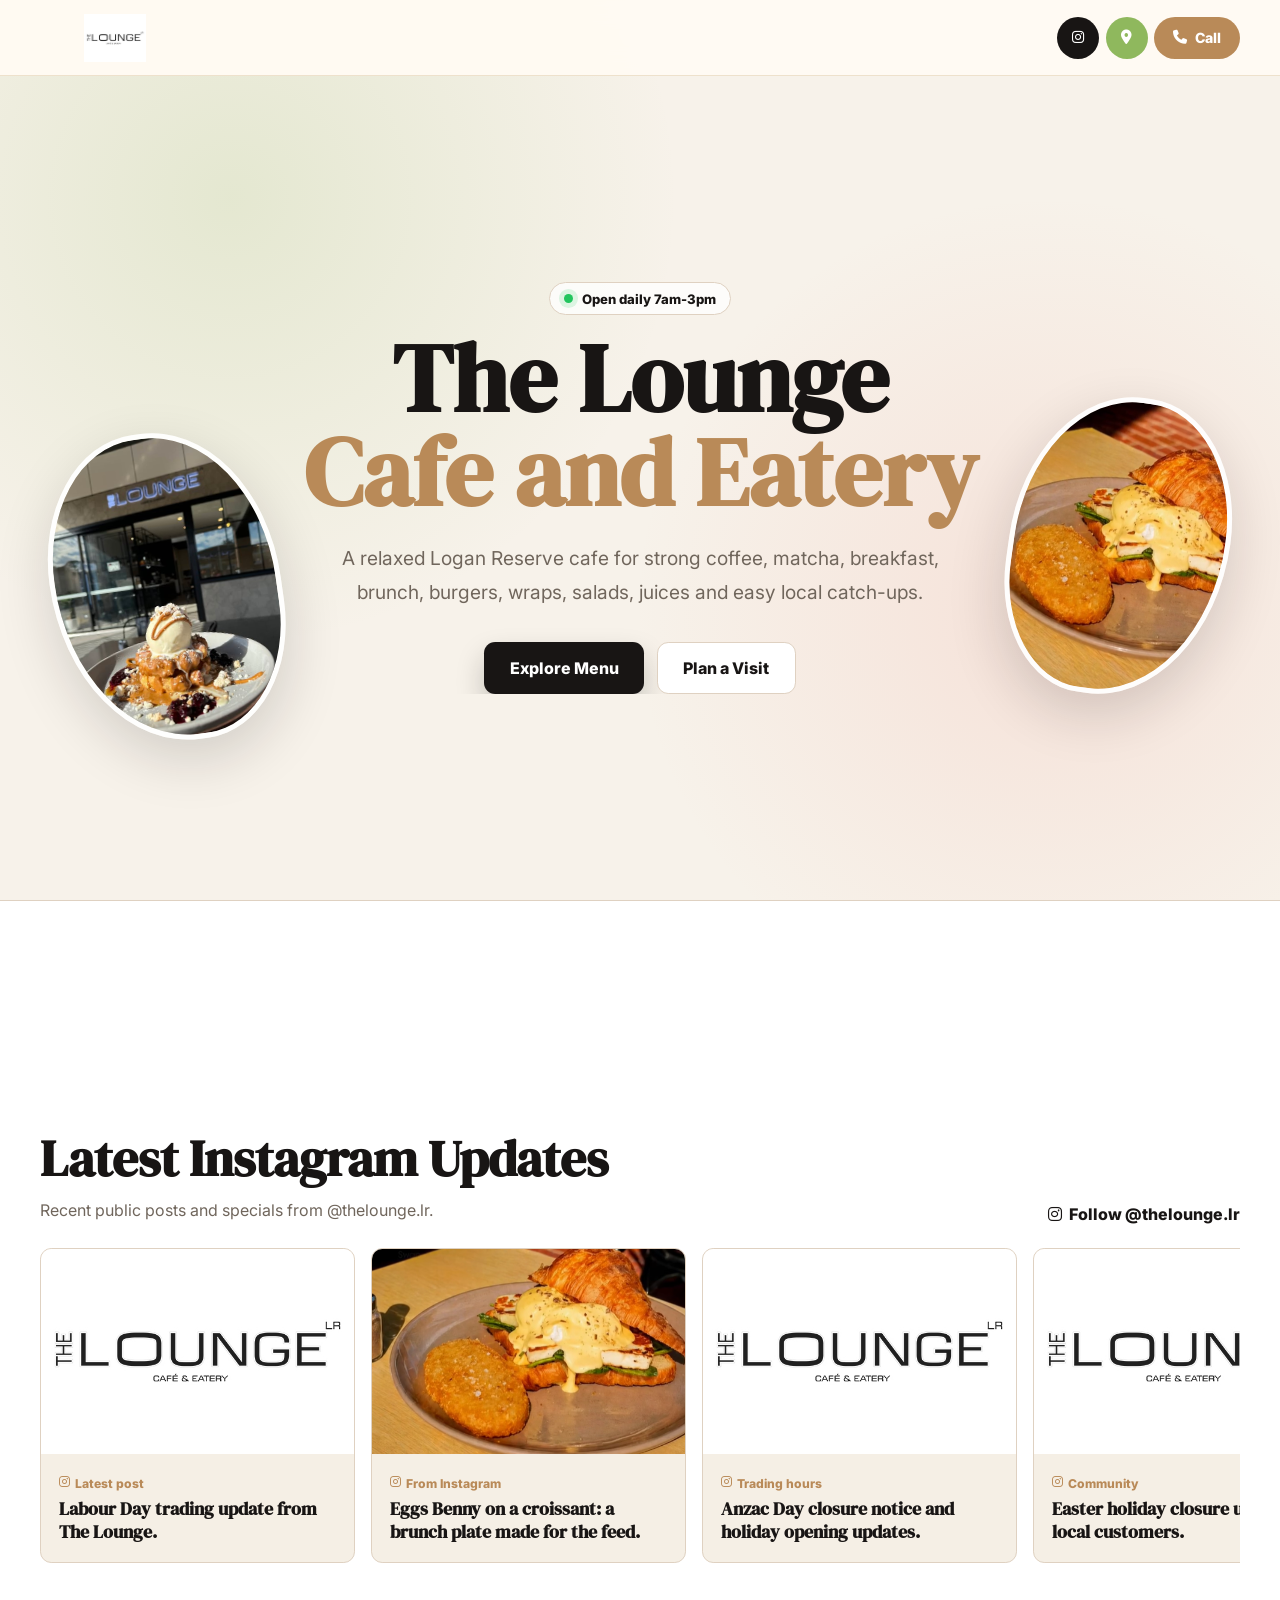
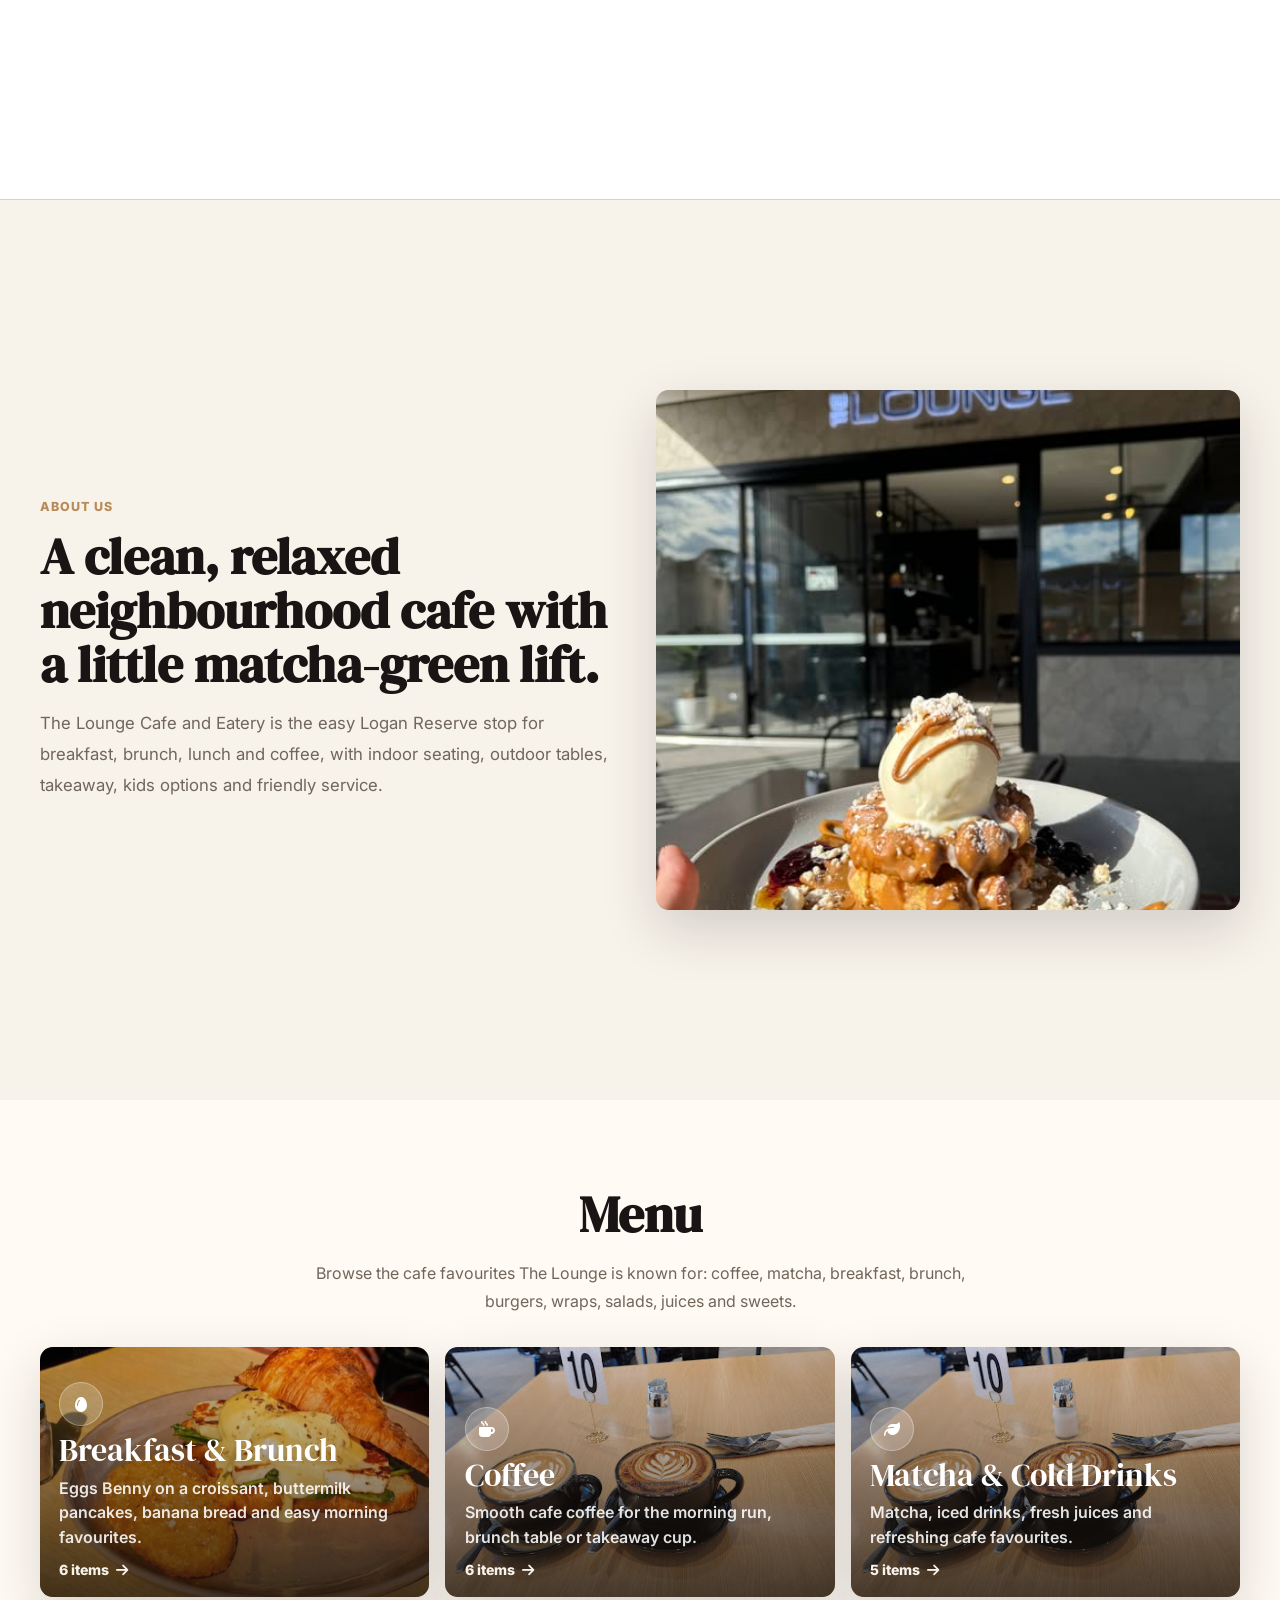
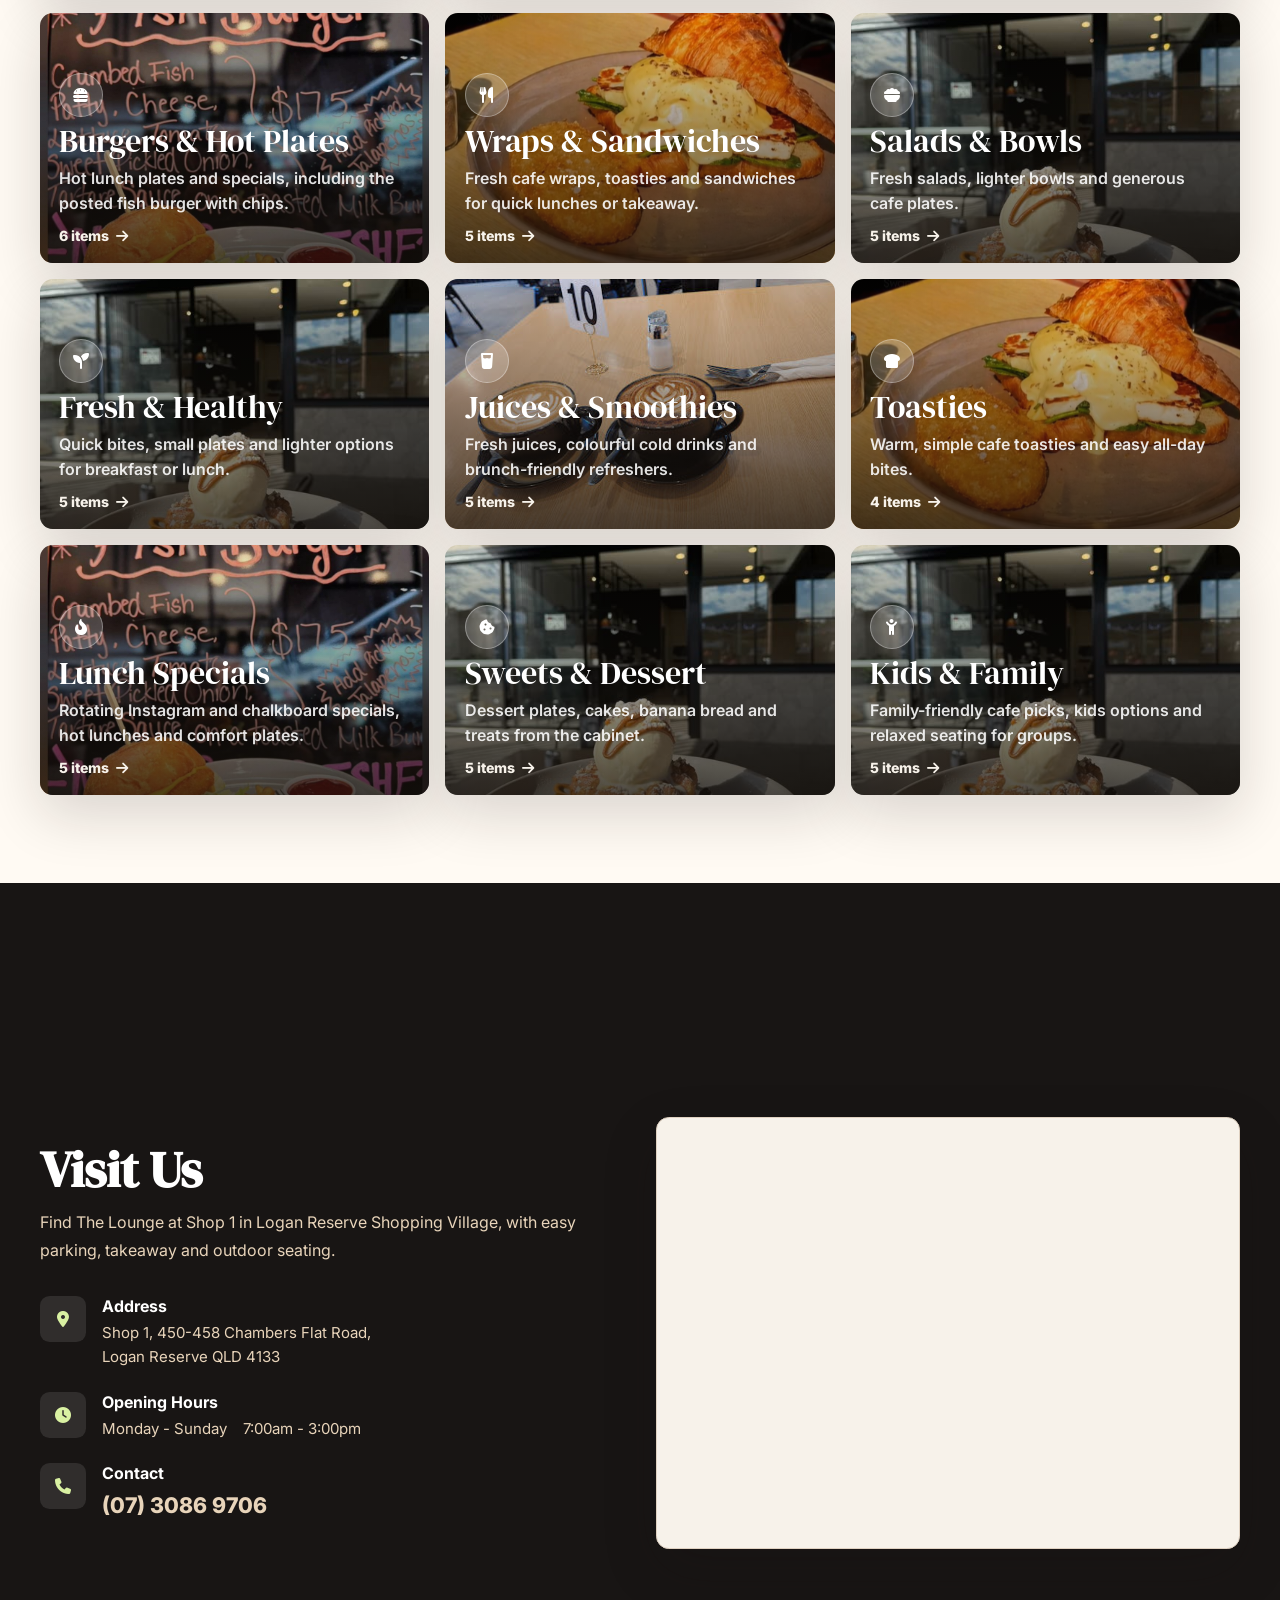
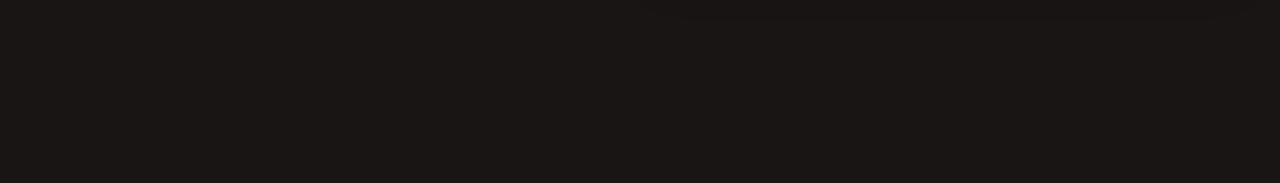
==== index.html @ 77085f82 "No language toggle, better images" ====
<!DOCTYPE html>
<html lang="en">
<head>
    <meta charset="UTF-8">
    <meta name="viewport" content="width=device-width, initial-scale=1.0, viewport-fit=cover">
    <title>The Lounge Cafe and Eatery | Logan Reserve Cafe</title>
    <meta name="description" content="The Lounge Cafe and Eatery in Logan Reserve serves coffee, matcha, breakfast, brunch, burgers, wraps, salads and fresh juices daily.">
    <link rel="icon" href="images/lounge-logo.jpg">
    <meta name="theme-color" content="#181514">
    <link rel="preconnect" href="https://fonts.googleapis.com">
    <link rel="preconnect" href="https://fonts.gstatic.com" crossorigin>
    <link href="https://fonts.googleapis.com/css2?family=DM+Serif+Display&family=Inter:wght@300;400;600;700;800&display=swap" rel="stylesheet">
    <link rel="stylesheet" href="https://cdnjs.cloudflare.com/ajax/libs/font-awesome/6.4.0/css/all.min.css">
    <link rel="stylesheet" href="styles.css">
</head>
<body data-page="home">
    <nav class="nav">
        <div class="nav-inner">
            <a href="#home" class="nav-logo" aria-label="Back home">
                <img src="images/lounge-logo.jpg" alt="The Lounge Cafe and Eatery logo" class="nav-logo-img nav-logo-img--wide">
            </a>
            <div class="nav-actions" aria-label="Contact and social links">
                <a href="https://www.instagram.com/thelounge.lr/" target="_blank" rel="noopener" class="nav-action nav-action--instagram" aria-label="Follow The Lounge on Instagram">
                    <i class="fa-brands fa-instagram"></i>
                </a>
                <a href="https://www.google.com/maps/dir/?api=1&destination=-27.70871050,153.09612310" target="_blank" rel="noopener" class="nav-action nav-action--maps" aria-label="Get directions to The Lounge Cafe and Eatery">
                    <i class="fa-solid fa-location-dot"></i>
                </a>
                <a href="tel:+61730869706" class="nav-action nav-action--phone" aria-label="Call The Lounge Cafe and Eatery">
                    <i class="fa-solid fa-phone"></i>
                    <span class="nav-action-label nav-action-label--phone">Call</span>
                </a>
            </div>
        </div>
    </nav>

    <main>
        <section id="home" class="section-snap hero">
            <div class="hero-img hero-img--left">
                <img src="images/lounge-dessert.jpg" alt="Dessert outside The Lounge Cafe and Eatery">
            </div>
            <div class="hero-img hero-img--right">
                <img src="images/lounge-croissant.png" alt="Eggs Benny on a croissant at The Lounge">
            </div>
            <div class="hero-content">
                <div class="hero-badge">
                    <span class="hero-badge-dot"></span>
                    <span>Open daily 7am-3pm</span>
                </div>
                <h1 class="hero-heading">
                    <span>The Lounge</span><br>
                    <span class="hero-heading-accent">Cafe and Eatery</span>
                </h1>
                <p class="hero-sub">A relaxed Logan Reserve cafe for strong coffee, matcha, breakfast, brunch, burgers, wraps, salads, juices and easy local catch-ups.</p>
                <div class="hero-actions">
                    <a href="#menu" class="btn btn-primary btn-lg">Explore Menu</a>
                    <a href="#location" class="btn btn-outline btn-lg">Plan a Visit</a>
                </div>
            </div>
        </section>

        <section id="updates" class="section-snap updates-section">
            <div class="container">
                <div class="section-header">
                    <div>
                        <h2 class="section-title">Latest Instagram Updates</h2>
                        <p class="section-sub">Recent public posts and specials from @thelounge.lr.</p>
                    </div>
                    <a href="https://www.instagram.com/thelounge.lr/" target="_blank" rel="noopener" class="fb-link">
                        <i class="fa-brands fa-instagram"></i> <span>Follow @thelounge.lr</span>
                    </a>
                </div>
                <div class="updates-scroll" id="updatesScroll">
                    <a class="update-card" href="https://www.instagram.com/thelounge.lr/reel/DX2wRN-Sh7F/" target="_blank" rel="noopener">
                        <div class="update-card-img"><img src="images/lounge-logo.jpg" alt="The Lounge Labour Day Instagram update"></div>
                        <div class="update-card-body">
                            <span class="update-date"><i class="fa-brands fa-instagram"></i> Latest post</span>
                            <h3 class="update-title">Labour Day trading update from The Lounge.</h3>
                        </div>
                    </a>
                    <a class="update-card" href="https://www.instagram.com/thelounge.lr/reel/DXsYYxzkh3I/" target="_blank" rel="noopener">
                        <div class="update-card-img"><img src="images/lounge-croissant.png" alt="Eggs Benny on a croissant Instagram update"></div>
                        <div class="update-card-body">
                            <span class="update-date"><i class="fa-brands fa-instagram"></i> From Instagram</span>
                            <h3 class="update-title">Eggs Benny on a croissant: a brunch plate made for the feed.</h3>
                        </div>
                    </a>
                    <a class="update-card" href="https://www.instagram.com/thelounge.lr/reel/DXawo8rER3G/" target="_blank" rel="noopener">
                        <div class="update-card-img"><img src="images/lounge-logo.jpg" alt="Anzac Day Instagram update"></div>
                        <div class="update-card-body">
                            <span class="update-date"><i class="fa-brands fa-instagram"></i> Trading hours</span>
                            <h3 class="update-title">Anzac Day closure notice and holiday opening updates.</h3>
                        </div>
                    </a>
                    <a class="update-card" href="https://www.instagram.com/thelounge.lr/reel/DWg2a-0kZxE/" target="_blank" rel="noopener">
                        <div class="update-card-img"><img src="images/lounge-logo.jpg" alt="Easter holiday Instagram update"></div>
                        <div class="update-card-body">
                            <span class="update-date"><i class="fa-brands fa-instagram"></i> Community</span>
                            <h3 class="update-title">Easter holiday closure update for local customers.</h3>
                        </div>
                    </a>
                    <a class="update-card" href="https://www.instagram.com/thelounge.lr/reel/DVs5BMNkegk/" target="_blank" rel="noopener">
                        <div class="update-card-img"><img src="images/lounge-coffees.jpeg" alt="Coffee Instagram update"></div>
                        <div class="update-card-body">
                            <span class="update-date"><i class="fa-brands fa-instagram"></i> Coffee</span>
                            <h3 class="update-title">Coffee, calm service and those slow local cafe mornings.</h3>
                        </div>
                    </a>
                    <a class="update-card" href="https://www.instagram.com/thelounge.lr/p/DVUUGoUk52V/" target="_blank" rel="noopener">
                        <div class="update-card-img"><img src="images/lounge-dessert.jpg" alt="Dessert at The Lounge"></div>
                        <div class="update-card-body">
                            <span class="update-date"><i class="fa-brands fa-instagram"></i> Sweets</span>
                            <h3 class="update-title">Dessert plates, cake cabinet moments and cafe treats.</h3>
                        </div>
                    </a>
                </div>
            </div>
        </section>

        <section id="about" class="section-snap about-section">
            <div class="container about-grid">
                <div class="about-copy">
                    <p class="eyebrow">About us</p>
                    <h2 class="section-title">A clean, relaxed neighbourhood cafe with a little matcha-green lift.</h2>
                    <p>The Lounge Cafe and Eatery is the easy Logan Reserve stop for breakfast, brunch, lunch and coffee, with indoor seating, outdoor tables, takeaway, kids options and friendly service.</p>
                </div>
                <div class="about-photo">
                    <img src="images/lounge-dessert.jpg" alt="Dessert outside The Lounge Cafe and Eatery">
                </div>
            </div>
        </section>

        <section id="menu" class="section-snap menu-section">
            <div class="container">
                <div class="section-title-center">
                    <h2 class="section-title">Menu</h2>
                    <p class="section-lead">Browse the cafe favourites The Lounge is known for: coffee, matcha, breakfast, brunch, burgers, wraps, salads, juices and sweets.</p>
                </div>
                <div class="category-grid" id="categoryGrid"></div>
            </div>
        </section>

        <section id="location" class="section-snap location-section">
            <div class="container">
                <div class="location-grid">
                    <div class="location-info">
                        <h2 class="section-title section-title--light">Visit Us</h2>
                        <p class="location-intro">Find The Lounge at Shop 1 in Logan Reserve Shopping Village, with easy parking, takeaway and outdoor seating.</p>
                        <div class="location-details">
                            <div class="location-item">
                                <div class="location-icon"><i class="fa-solid fa-location-dot"></i></div>
                                <div>
                                    <h4>Address</h4>
                                    <a href="https://www.google.com/maps/dir/?api=1&destination=-27.70871050,153.09612310" target="_blank" rel="noopener">Shop 1, 450-458 Chambers Flat Road,<br>Logan Reserve QLD 4133</a>
                                </div>
                            </div>
                            <div class="location-item">
                                <div class="location-icon"><i class="fa-solid fa-clock"></i></div>
                                <div>
                                    <h4>Opening Hours</h4>
                                    <div class="hours">
                                        <span>Monday - Sunday</span><span>7:00am - 3:00pm</span>
                                    </div>
                                </div>
                            </div>
                            <div class="location-item">
                                <div class="location-icon"><i class="fa-solid fa-phone"></i></div>
                                <div>
                                    <h4>Contact</h4>
                                    <a href="tel:+61730869706" class="location-phone">(07) 3086 9706</a>
                                </div>
                            </div>
                        </div>
                    </div>
                    <div class="location-map embed-frame">
                        <iframe title="Google map for The Lounge Cafe and Eatery" src="https://www.google.com/maps?q=Shop%201%20450-458%20Chambers%20Flat%20Road%20Logan%20Reserve%20QLD%204133&output=embed" loading="lazy" referrerpolicy="no-referrer-when-downgrade"></iframe>
                    </div>
                </div>
            </div>
        </section>
    </main>

    <div class="lightbox" id="lightbox">
        <button class="lightbox-close" type="button" aria-label="Close image">&times;</button>
        <img id="lightbox-img" src="" alt="">
    </div>

    <script src="menu-data.js"></script>
    <script src="site.js"></script>
</body>
</html>
---- styles.css ----
:root {
    --cream: #f7f2ea;
    --paper: #fffaf3;
    --white: #ffffff;
    --gold: #b98a58;
    --gold-dark: #181514;
    --green: #8fb85d;
    --coral: #ee8b7d;
    --ink: #191715;
    --muted: #70665c;
    --line: #dfd1c1;
    --shadow: 0 20px 55px rgba(24, 21, 20, 0.16);
    --nav-h: 76px;
}

*, *::before, *::after { box-sizing: border-box; margin: 0; padding: 0; }

html {
    scroll-behavior: smooth;
    overflow-x: hidden;
    background: var(--gold-dark);
    max-width: 100%;
    background-color: var(--gold-dark);
}

body {
    min-height: 100%;
    width: 100%;
    overflow-x: hidden;
    background: var(--paper);
    color: var(--ink);
    font-family: "Inter", sans-serif;
    -webkit-font-smoothing: antialiased;
    max-width: 100%;
    background-color: var(--gold-dark);
}

img { display: block; max-width: 100%; height: auto; }
a { color: inherit; text-decoration: none; }
button, input, select, textarea { font: inherit; }

.container {
    width: calc(100% - 2.5rem);
    max-width: 1200px;
    margin-inline: auto;
}

.section-snap {
    min-height: 100svh;
    display: flex;
    align-items: center;
    scroll-margin-top: var(--nav-h);
}

.section-title {
    font-family: "DM Serif Display", serif;
    font-size: clamp(2rem, 4vw, 3.2rem);
    line-height: 1.05;
    color: var(--gold-dark);
    letter-spacing: 0;
}

.section-title--light { color: var(--white); }

.section-sub, .section-lead {
    color: var(--muted);
    line-height: 1.75;
    max-width: 680px;
    margin-top: 0.65rem;
}

.section-title-center {
    text-align: center;
    display: grid;
    justify-items: center;
    gap: 0.45rem;
    margin-bottom: 2rem;
}

.eyebrow {
    color: var(--gold);
    font-size: 0.78rem;
    font-weight: 800;
    letter-spacing: 0.08em;
    text-transform: uppercase;
}

.btn {
    display: inline-flex;
    align-items: center;
    justify-content: center;
    gap: 0.5rem;
    min-height: 44px;
    padding: 0.78rem 1.2rem;
    border: 0;
    border-radius: 0.7rem;
    cursor: pointer;
    font-weight: 800;
    transition: transform 0.15s, box-shadow 0.2s, background 0.2s;
}

.btn:hover { transform: translateY(-1px); }
.btn-lg { min-height: 52px; padding-inline: 1.6rem; }
.btn-primary { color: var(--white); background: var(--gold-dark); box-shadow: 0 14px 28px rgba(24, 21, 20, 0.22); }
.btn-primary:hover { background: #312a25; }
.btn-outline { color: var(--gold-dark); background: var(--white); border: 1px solid var(--line); }
.btn-outline:hover { box-shadow: 0 10px 24px rgba(69, 26, 3, 0.12); }

.nav {
    position: fixed;
    inset: 0 0 auto;
    z-index: 100;
    height: var(--nav-h);
    background: rgba(255, 250, 243, 0.96);
    backdrop-filter: blur(12px);
    border-bottom: 1px solid rgba(234, 219, 195, 0.8);
}

.nav-inner {
    width: calc(100% - 1.4rem);
    max-width: 1200px;
    height: 100%;
    margin-inline: auto;
    display: flex;
    align-items: center;
    gap: 1rem;
}

.nav-logo {
    display: inline-flex;
    align-items: center;
    gap: 0.55rem;
    min-width: 0;
    color: var(--gold-dark);
    font-family: "DM Serif Display", serif;
    font-size: 1.25rem;
    white-space: nowrap;
}

.nav-logo strong { color: var(--gold); font-weight: 400; }
.nav-logo-img { width: 40px; height: 40px; object-fit: contain; }
.nav-logo-img--wide { width: 150px; height: 48px; object-fit: contain; }

.nav-actions {
    display: flex;
    align-items: center;
    justify-content: flex-end;
    margin-left: auto;
    gap: 0.4rem;
}

.nav-action {
    display: inline-flex;
    align-items: center;
    justify-content: center;
    min-width: 42px;
    height: 42px;
    border-radius: 999px;
    border: 0;
    color: var(--white);
    cursor: pointer;
}

.nav-action {
    --action-color: var(--gold);
    background: var(--action-color);
    padding: 0 0.7rem;
    font-size: 0.88rem;
    font-weight: 800;
}

.nav-action--instagram { --action-color: #181514; }
.nav-action--maps { --action-color: var(--green); }
.nav-action--phone { --action-color: var(--gold); gap: 0.45rem; min-width: 86px; }

.hero {
    position: relative;
    min-height: 100svh;
    padding-top: var(--nav-h);
    text-align: center;
    background:
        radial-gradient(circle at 18% 22%, rgba(143, 184, 93, 0.18), transparent 28rem),
        radial-gradient(circle at 82% 68%, rgba(238, 139, 125, 0.16), transparent 26rem),
        var(--cream);
    overflow: hidden;
}

.hero-img {
    position: absolute;
    display: block;
    overflow: hidden;
    border: 5px solid rgba(255,255,255,0.92);
    box-shadow: var(--shadow);
    pointer-events: none;
    z-index: 1;
}

.hero-img img { width: 100%; height: 100%; object-fit: cover; }
.hero-img--left { left: -1.7rem; top: 15%; width: 118px; height: 158px; border-radius: 46% 54% 42% 58%; transform: rotate(-8deg); }
.hero-img--right { right: -1.8rem; bottom: 8%; width: 112px; height: 150px; border-radius: 54% 46% 58% 42%; transform: rotate(8deg); }

.hero-content {
    position: relative;
    z-index: 2;
    width: calc(100% - 2.5rem);
    max-width: 740px;
    margin-inline: auto;
    overflow: hidden;
}

.hero-badge {
    display: inline-flex;
    align-items: center;
    gap: 0.55rem;
    margin-bottom: 1.1rem;
    padding: 0.45rem 0.9rem;
    border-radius: 999px;
    background: rgba(255, 255, 255, 0.78);
    color: var(--gold-dark);
    border: 1px solid var(--line);
    font-weight: 800;
    font-size: 0.82rem;
}

.hero-badge-dot {
    width: 9px;
    height: 9px;
    border-radius: 999px;
    background: #22c55e;
    box-shadow: 0 0 0 5px rgba(34, 197, 94, 0.15);
}

.hero-heading {
    font-family: "DM Serif Display", serif;
    font-size: clamp(3.1rem, 8vw, 6rem);
    line-height: 0.98;
    color: var(--gold-dark);
}

.hero-heading-accent { color: var(--gold); }

.hero-sub {
    margin: 1.25rem auto 0;
    color: var(--muted);
    font-size: clamp(1rem, 2vw, 1.2rem);
    line-height: 1.8;
    max-width: 640px;
    overflow-wrap: break-word;
}

.hero-actions {
    display: flex;
    justify-content: center;
    flex-wrap: wrap;
    gap: 0.8rem;
    margin-top: 2rem;
}

.updates-section {
    background: var(--white);
    padding: 5rem 0;
    border-block: 1px solid var(--line);
}

.section-header {
    display: flex;
    align-items: flex-end;
    justify-content: space-between;
    gap: 1rem;
    margin-bottom: 1.5rem;
}

.fb-link {
    display: inline-flex;
    align-items: center;
    gap: 0.45rem;
    color: var(--gold-dark);
    font-weight: 800;
    white-space: nowrap;
}

.updates-scroll {
    display: flex;
    gap: 1rem;
    overflow-x: auto;
    overflow-y: hidden;
    padding-bottom: 0.3rem;
    scroll-snap-type: x proximity;
    scrollbar-width: none;
    overscroll-behavior: contain;
    touch-action: pan-x;
}

.updates-scroll::-webkit-scrollbar { display: none; }

.update-card {
    flex: 0 0 min(315px, calc(100vw - 2.5rem));
    overflow: hidden;
    background: #f5efe5;
    border: 1px solid var(--line);
    border-radius: 0.7rem;
    scroll-snap-align: start;
}

.update-card-img { height: 205px; background: var(--line); cursor: pointer; }
.update-card-img img, .update-card-img video { width: 100%; height: 100%; object-fit: cover; }
.update-card-body { padding: 1rem 1.1rem 1.2rem; }
.update-date { display: inline-flex; gap: 0.35rem; color: var(--gold); font-size: 0.76rem; font-weight: 800; margin-bottom: 0.45rem; }
.update-title { color: var(--gold-dark); font-family: "DM Serif Display", serif; font-size: 1.12rem; line-height: 1.25; }

.menu-section {
    background: var(--paper);
    padding: 5.5rem 0;
}

.category-grid {
    display: grid;
    grid-template-columns: 1fr;
    gap: 1rem;
}

.category-card {
    position: relative;
    min-height: 250px;
    overflow: hidden;
    border-radius: 0.8rem;
    background-image: var(--card-image);
    background-size: cover;
    background-position: center;
    box-shadow: var(--shadow);
    isolation: isolate;
    transition: transform 0.18s, box-shadow 0.2s;
}

.category-card:hover {
    transform: translateY(-3px);
    box-shadow: 0 26px 65px rgba(24, 21, 20, 0.22);
}

.category-card-shade {
    position: absolute;
    inset: 0;
    z-index: -1;
    background: linear-gradient(180deg, rgba(23, 18, 13, 0.08), rgba(23, 18, 13, 0.76));
}

.category-card-content {
    min-height: inherit;
    display: flex;
    flex-direction: column;
    justify-content: flex-end;
    gap: 0.5rem;
    padding: 1.2rem;
    color: var(--white);
}

.category-card-icon {
    width: 44px;
    height: 44px;
    display: inline-flex;
    align-items: center;
    justify-content: center;
    border-radius: 999px;
    background: rgba(255,255,255,0.2);
    border: 1px solid rgba(255,255,255,0.32);
}

.category-card-title {
    font-family: "DM Serif Display", serif;
    font-size: 2rem;
    line-height: 1.05;
}

.category-card-copy {
    max-width: 34rem;
    color: rgba(255,255,255,0.88);
    line-height: 1.55;
    font-weight: 600;
}

.category-card-meta {
    display: inline-flex;
    align-items: center;
    gap: 0.45rem;
    width: fit-content;
    margin-top: 0.2rem;
    color: var(--cream);
    font-weight: 800;
    font-size: 0.88rem;
}

.about-section {
    background: var(--cream);
    padding: 5.5rem 0;
}

.about-grid {
    display: grid;
    gap: 2rem;
    align-items: center;
}

.about-copy {
    display: grid;
    gap: 1rem;
}

.about-copy p:not(.eyebrow) {
    color: var(--muted);
    line-height: 1.85;
    font-size: 1.05rem;
}

.about-photo {
    overflow: hidden;
    border-radius: 0.8rem;
    box-shadow: var(--shadow);
    background: var(--line);
}

.about-photo img {
    width: 100%;
    height: min(60svh, 520px);
    object-fit: cover;
    cursor: pointer;
}

.embed-frame {
    overflow: hidden;
    border-radius: 0.8rem;
    border: 1px solid var(--line);
    box-shadow: var(--shadow);
    background: var(--cream);
}

.embed-frame iframe {
    display: block;
    width: 100%;
    min-height: 390px;
    border: 0;
}

.location-section {
    background: var(--gold-dark);
    color: var(--white);
    padding: 6rem 0;
}

.location-grid {
    display: grid;
    gap: 2rem;
    align-items: center;
}

.location-intro {
    color: #e8d4ba;
    margin-top: 0.7rem;
    line-height: 1.75;
}

.location-details {
    display: grid;
    gap: 1.35rem;
    margin-top: 2rem;
}

.location-item {
    display: flex;
    align-items: flex-start;
    gap: 1rem;
}

.location-icon {
    width: 46px;
    height: 46px;
    display: inline-flex;
    align-items: center;
    justify-content: center;
    flex: 0 0 auto;
    border-radius: 0.6rem;
    background: rgba(255,255,255,0.1);
    color: #d9f1a2;
}

.location-item h4 { margin-bottom: 0.32rem; }
.location-item a, .hours { color: #e8d4ba; line-height: 1.65; font-size: 0.94rem; }
.location-phone { font-size: 1.35rem !important; font-weight: 800; }
.hours { display: grid; grid-template-columns: auto auto; gap: 0.25rem 1rem; }
.location-map iframe { min-height: 430px; }

.lightbox {
    position: fixed;
    inset: 0;
    z-index: 999;
    display: none;
    align-items: center;
    justify-content: center;
    padding: 1rem;
    background: rgba(0,0,0,0.86);
    cursor: pointer;
}

.lightbox.open { display: flex; }
.lightbox img { max-width: 100%; max-height: 90svh; border-radius: 0.7rem; object-fit: contain; }
.lightbox-close {
    position: absolute;
    top: 1rem;
    right: 1.2rem;
    color: var(--white);
    background: transparent;
    border: 0;
    font-size: 2rem;
    cursor: pointer;
}

.subpage {
    padding-top: var(--nav-h);
    background: var(--paper);
}

.category-hero {
    position: relative;
    min-height: 58svh;
    display: flex;
    align-items: flex-end;
    color: var(--white);
    background-image: linear-gradient(180deg, rgba(23,18,13,0.1), rgba(23,18,13,0.82)), var(--hero-image);
    background-size: cover;
    background-position: center;
}

.category-hero-content {
    width: calc(100% - 2.5rem);
    max-width: 1100px;
    margin: 0 auto;
    padding: 5rem 0 3rem;
}

.back-link {
    display: inline-flex;
    align-items: center;
    gap: 0.45rem;
    width: fit-content;
    min-height: 42px;
    padding: 0.5rem 0.82rem;
    border-radius: 999px;
    background: rgba(255,255,255,0.14);
    color: var(--white);
    border: 1px solid rgba(255,255,255,0.28);
    font-weight: 800;
    margin-bottom: 1.2rem;
}

.category-hero h1 {
    font-family: "DM Serif Display", serif;
    font-size: clamp(3rem, 7vw, 5.6rem);
    line-height: 0.98;
}

.category-hero p {
    max-width: 680px;
    margin-top: 1rem;
    color: rgba(255,255,255,0.9);
    font-size: 1.12rem;
    line-height: 1.7;
}

.category-meta {
    display: flex;
    align-items: center;
    flex-wrap: wrap;
    gap: 0.8rem;
    margin-top: 1.4rem;
}

.category-count {
    display: inline-flex;
    align-items: center;
    min-height: 44px;
    padding: 0.5rem 0.9rem;
    border-radius: 0.65rem;
    color: var(--gold-dark);
    background: var(--cream);
    font-weight: 800;
}

.listing-section {
    padding: 4rem 0 5rem;
}

.listing-grid {
    display: grid;
    grid-template-columns: 1fr;
    gap: 0.8rem;
}

.listing-item {
    display: flex;
    align-items: center;
    justify-content: space-between;
    gap: 1rem;
    padding: 1rem 1.1rem;
    border: 1px solid var(--line);
    border-radius: 0.65rem;
    background: var(--white);
}

.listing-item h3 {
    font-size: 1rem;
    line-height: 1.35;
}

.listing-item strong {
    color: var(--gold);
    white-space: nowrap;
}

.order-page {
    min-height: 100svh;
    padding: calc(var(--nav-h) + 3rem) 0 4rem;
    background: linear-gradient(135deg, var(--cream), var(--paper));
}

.order-layout {
    display: grid;
    gap: 2rem;
    align-items: start;
}

.order-copy {
    display: grid;
    gap: 1rem;
}

.order-card {
    background: var(--white);
    border: 1px solid var(--line);
    border-radius: 0.8rem;
    box-shadow: var(--shadow);
    padding: 1.25rem;
}

.order-form {
    display: grid;
    gap: 1rem;
}

.form-grid {
    display: grid;
    grid-template-columns: 1fr;
    gap: 1rem;
}

.form-field {
    display: grid;
    gap: 0.4rem;
}

.form-field label {
    color: var(--gold-dark);
    font-weight: 800;
    font-size: 0.9rem;
}

.form-field input, .form-field select, .form-field textarea {
    width: 100%;
    border: 1px solid var(--line);
    border-radius: 0.6rem;
    min-height: 46px;
    padding: 0.75rem 0.82rem;
    background: var(--paper);
    color: var(--ink);
}

.form-field textarea { min-height: 120px; resize: vertical; }
.form-field--full { grid-column: 1 / -1; }

.order-message {
    padding: 0.85rem 1rem;
    border-radius: 0.65rem;
    background: #eef7e5;
    color: #355b24;
    font-weight: 800;
    line-height: 1.5;
}

@media (min-width: 720px) {
    .category-grid { grid-template-columns: repeat(2, 1fr); }
    .form-grid { grid-template-columns: repeat(2, 1fr); }
    .listing-grid { grid-template-columns: repeat(2, 1fr); }
}

@media (min-width: 940px) {
    .hero-img--left { left: 4%; top: 48%; width: 230px; height: 310px; }
    .hero-img--right { right: 4%; top: 44%; bottom: auto; width: 220px; height: 300px; }
    .category-grid { grid-template-columns: repeat(3, 1fr); }
    .about-grid, .location-grid, .order-layout { grid-template-columns: 1fr 1fr; }
}

@media (max-width: 820px) {
    :root { --nav-h: 72px; }
    .nav-inner { gap: 0.45rem; }
    .nav-logo span { display: none; }
    .nav-actions { gap: 0.32rem; }
    .nav-action { min-width: 38px; height: 38px; padding-inline: 0.55rem; }
    .nav-action--phone { min-width: 38px; }
    .nav-action-label--phone { display: none; }
    .container, .hero-content, .category-hero-content { width: calc(100% - 1.5rem); }
    .section-header { align-items: flex-start; flex-direction: column; }
    .hours { grid-template-columns: 1fr; }
}

@media (max-width: 620px) {
    .nav { overflow: hidden; }
    .nav-inner {
        position: relative;
        width: 100%;
        max-width: none;
        padding-inline: 0.7rem;
    }
    .nav-actions {
        display: none;
    }
    .nav-logo-img { width: 42px; height: 42px; }
    .nav-logo-img--wide { width: 118px; height: 40px; }
    .nav-action--maps { display: none; }
    .nav-action--instagram { display: none; }
    .nav-actions { gap: 0.2rem; }
    .hero-img--right { display: none; }
    .hero-img--left { left: -0.8rem; top: 17%; width: 92px; height: 128px; }
    .hero-content {
        width: calc(100vw - 1.5rem);
        max-width: 340px;
    }
    .hero-heading { font-size: 2.28rem; }
    .hero-sub { font-size: 0.96rem; }
    .category-grid {
        grid-template-columns: repeat(3, minmax(0, 1fr));
        gap: 0.55rem;
    }
    .category-card {
        min-height: 118px;
        border-radius: 0.65rem;
        box-shadow: 0 12px 28px rgba(69, 26, 3, 0.16);
    }
    .category-card-shade {
        background: linear-gradient(180deg, rgba(23, 18, 13, 0.12), rgba(23, 18, 13, 0.74));
    }
    .category-card-content {
        align-items: center;
        justify-content: center;
        gap: 0.35rem;
        min-height: 118px;
        padding: 0.55rem 0.35rem;
        text-align: center;
    }
    .category-card-icon {
        width: 32px;
        height: 32px;
        font-size: 0.84rem;
    }
    .category-card-title {
        font-family: "Inter", sans-serif;
        font-size: 0.78rem;
        font-weight: 800;
        line-height: 1.16;
        overflow-wrap: anywhere;
    }
    .category-card-copy,
    .category-card-meta {
        display: none;
    }
}

@media (max-width: 430px) {
    .nav-action--instagram { display: none; }
    .category-grid { gap: 0.45rem; }
    .category-card { min-height: 104px; }
    .category-card-content { min-height: 104px; }
    .category-card-title { font-size: 0.7rem; }
    .category-card-icon {
        width: 30px;
        height: 30px;
    }
}
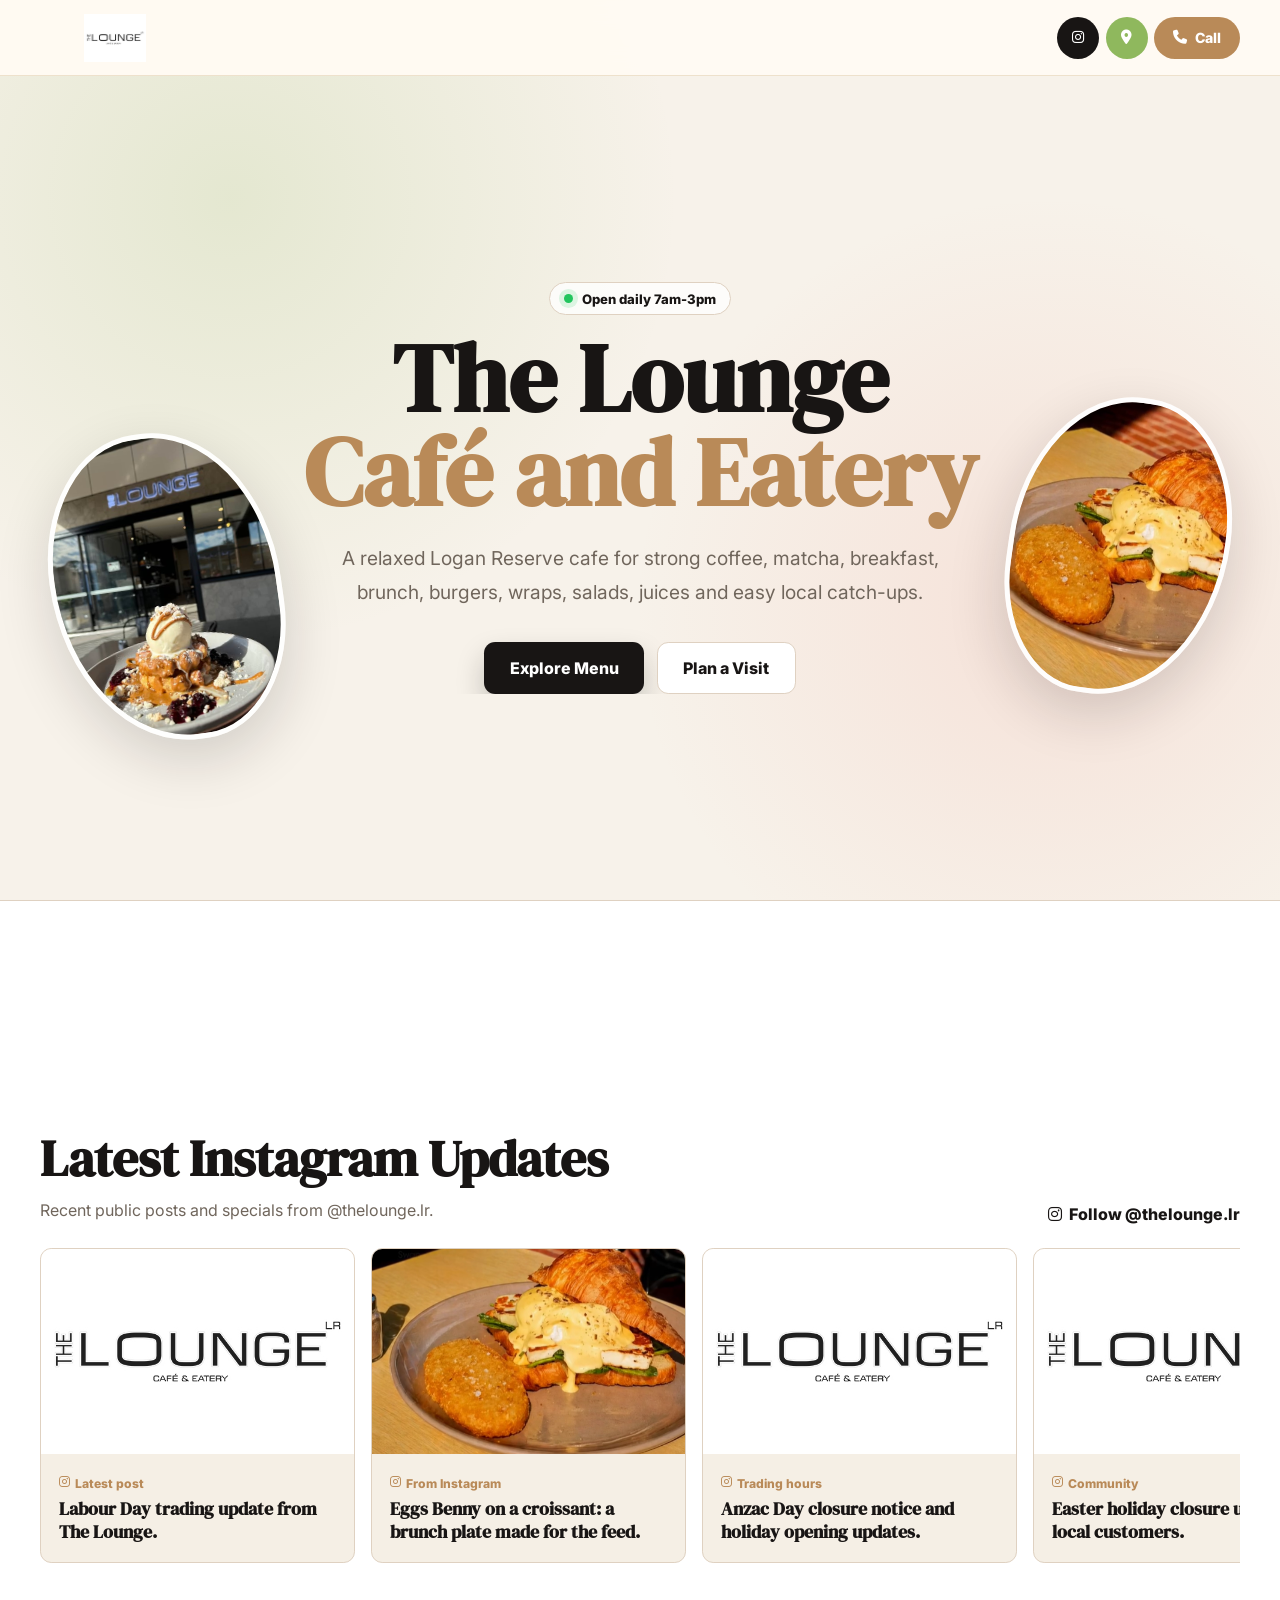
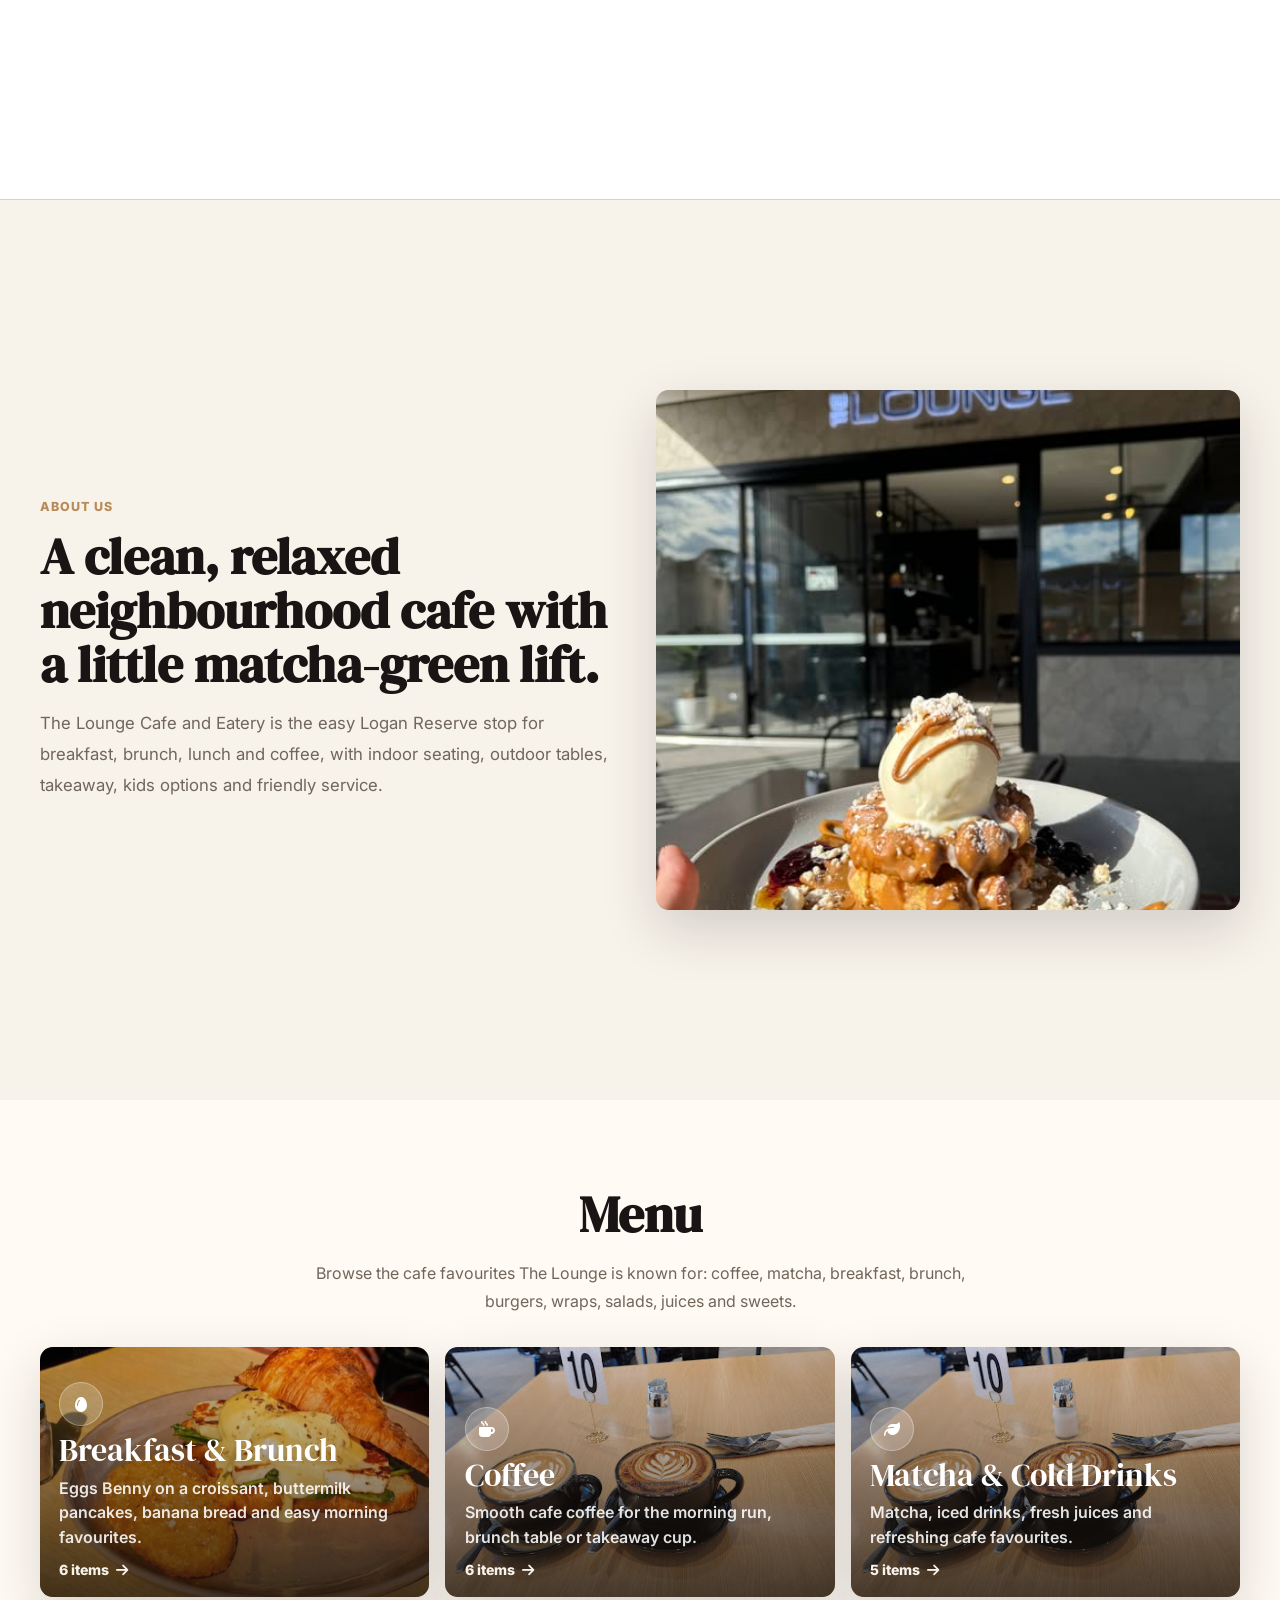
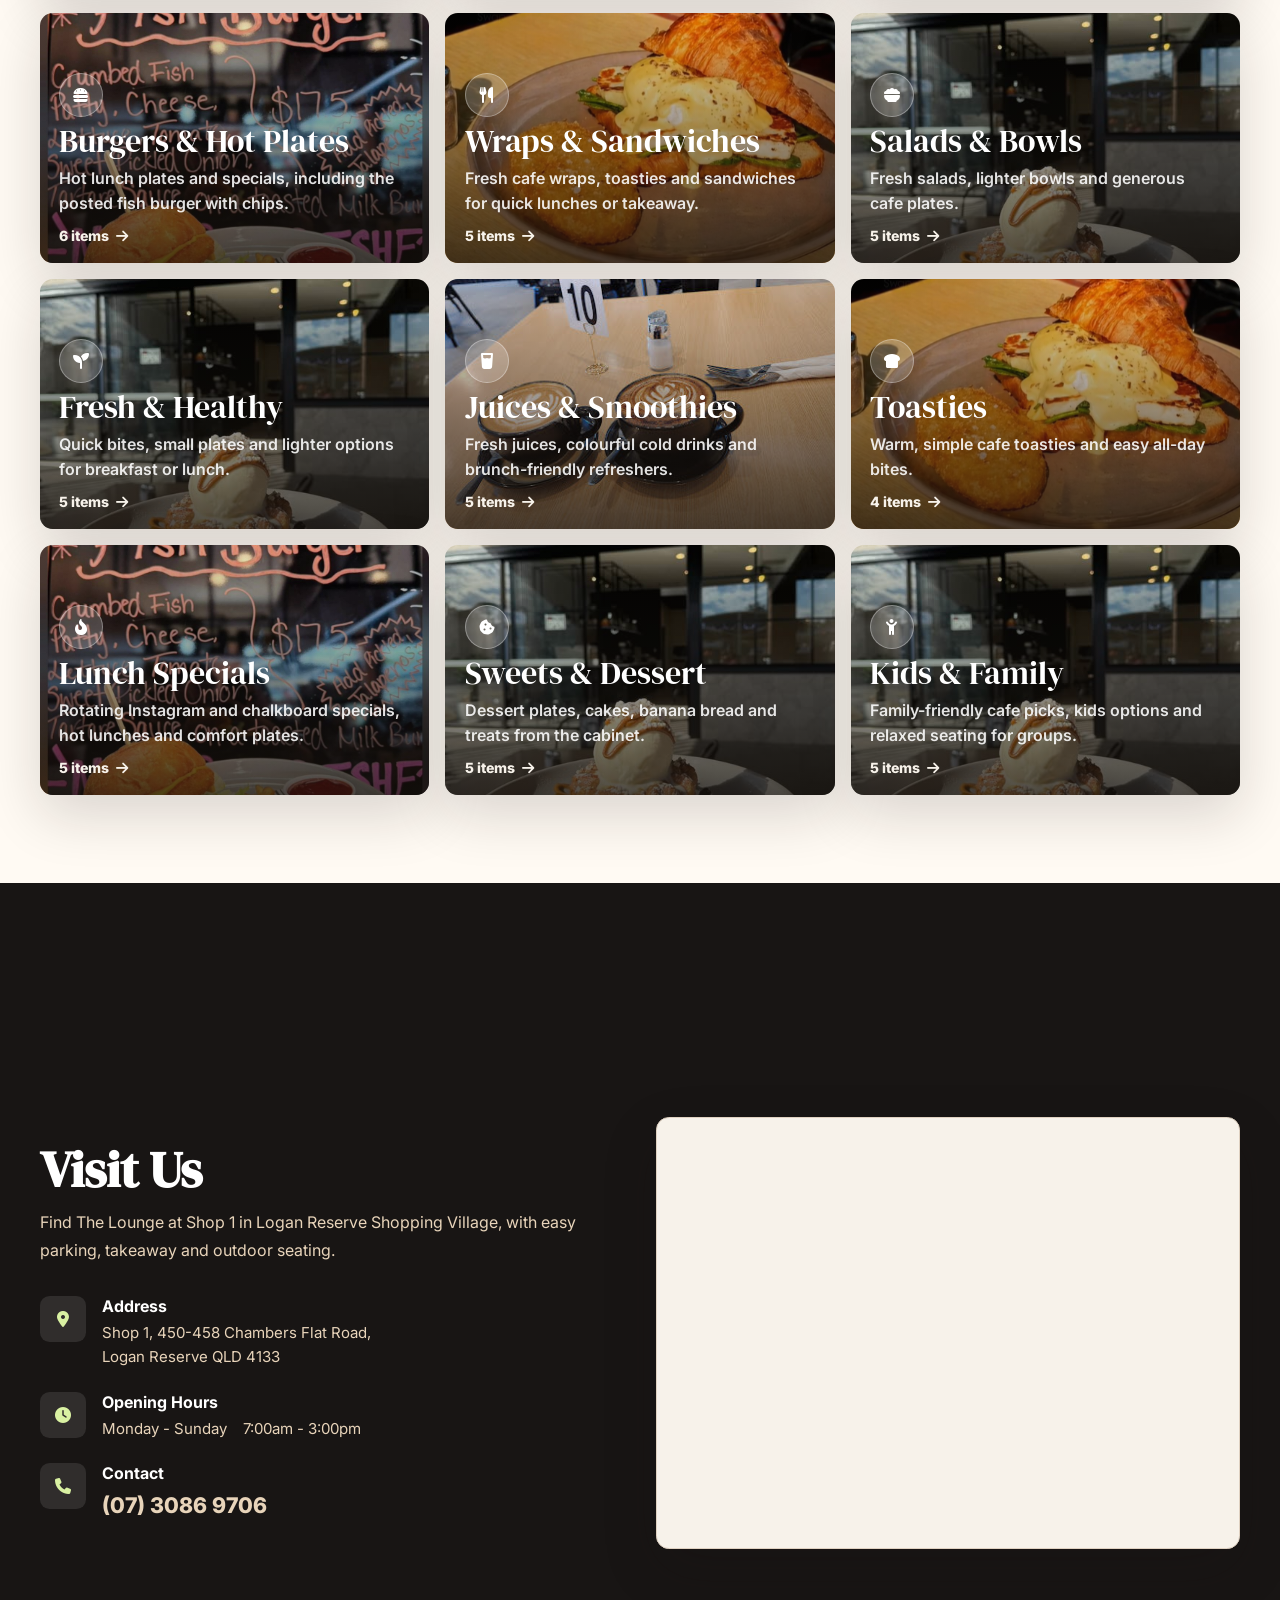
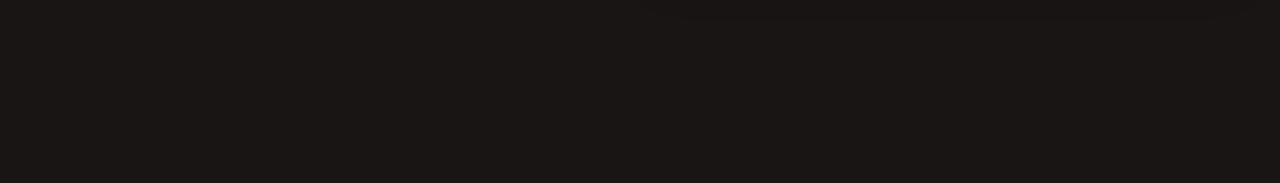
==== commit 2dabd42b: "Correct accent in 'Café' in title and heading" ====
--- a/index.html
+++ b/index.html
@@ -3,7 +3,7 @@
 <head>
     <meta charset="UTF-8">
     <meta name="viewport" content="width=device-width, initial-scale=1.0, viewport-fit=cover">
-    <title>The Lounge Cafe and Eatery | Logan Reserve Cafe</title>
+    <title>The Lounge Café and Eatery | Logan Reserve Cafe</title>
     <meta name="description" content="The Lounge Cafe and Eatery in Logan Reserve serves coffee, matcha, breakfast, brunch, burgers, wraps, salads and fresh juices daily.">
     <link rel="icon" href="images/lounge-logo.jpg">
     <meta name="theme-color" content="#181514">
@@ -49,7 +49,7 @@
                 </div>
                 <h1 class="hero-heading">
                     <span>The Lounge</span><br>
-                    <span class="hero-heading-accent">Cafe and Eatery</span>
+                    <span class="hero-heading-accent">Café and Eatery</span>
                 </h1>
                 <p class="hero-sub">A relaxed Logan Reserve cafe for strong coffee, matcha, breakfast, brunch, burgers, wraps, salads, juices and easy local catch-ups.</p>
                 <div class="hero-actions">
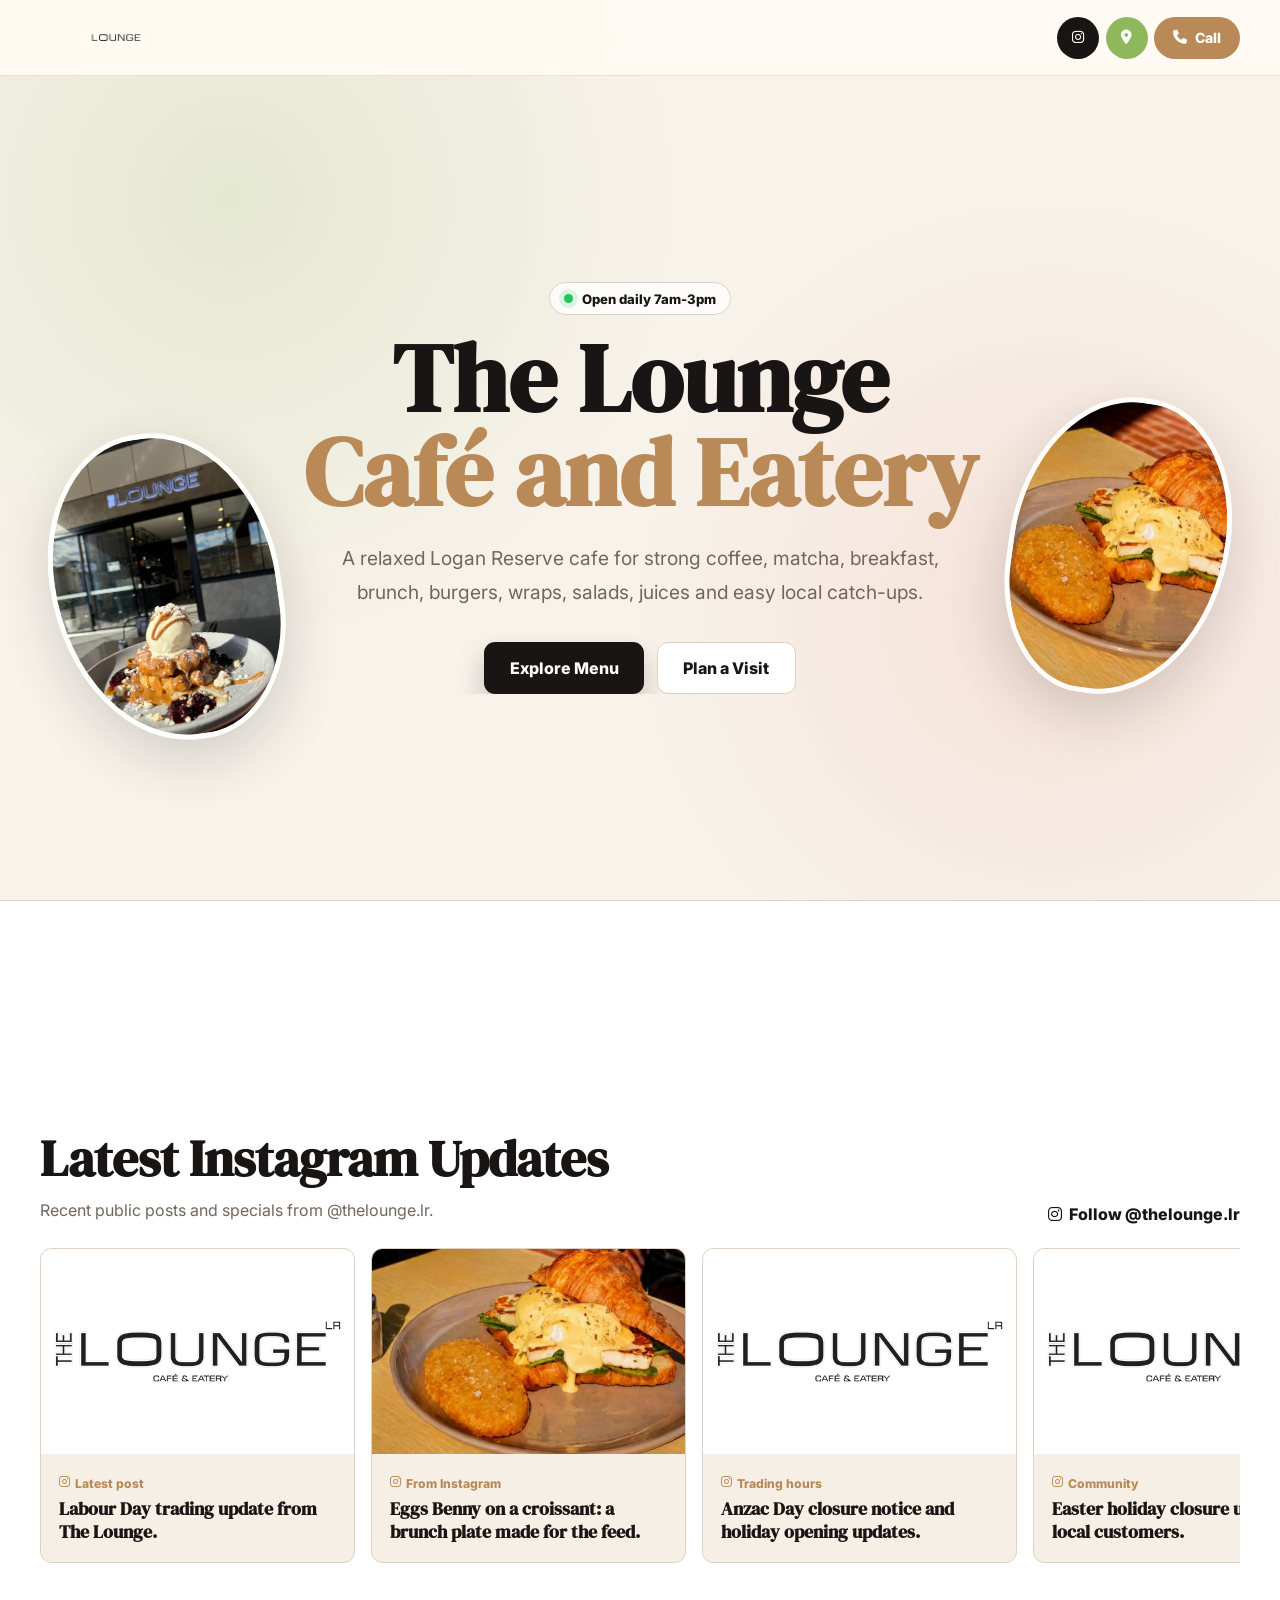
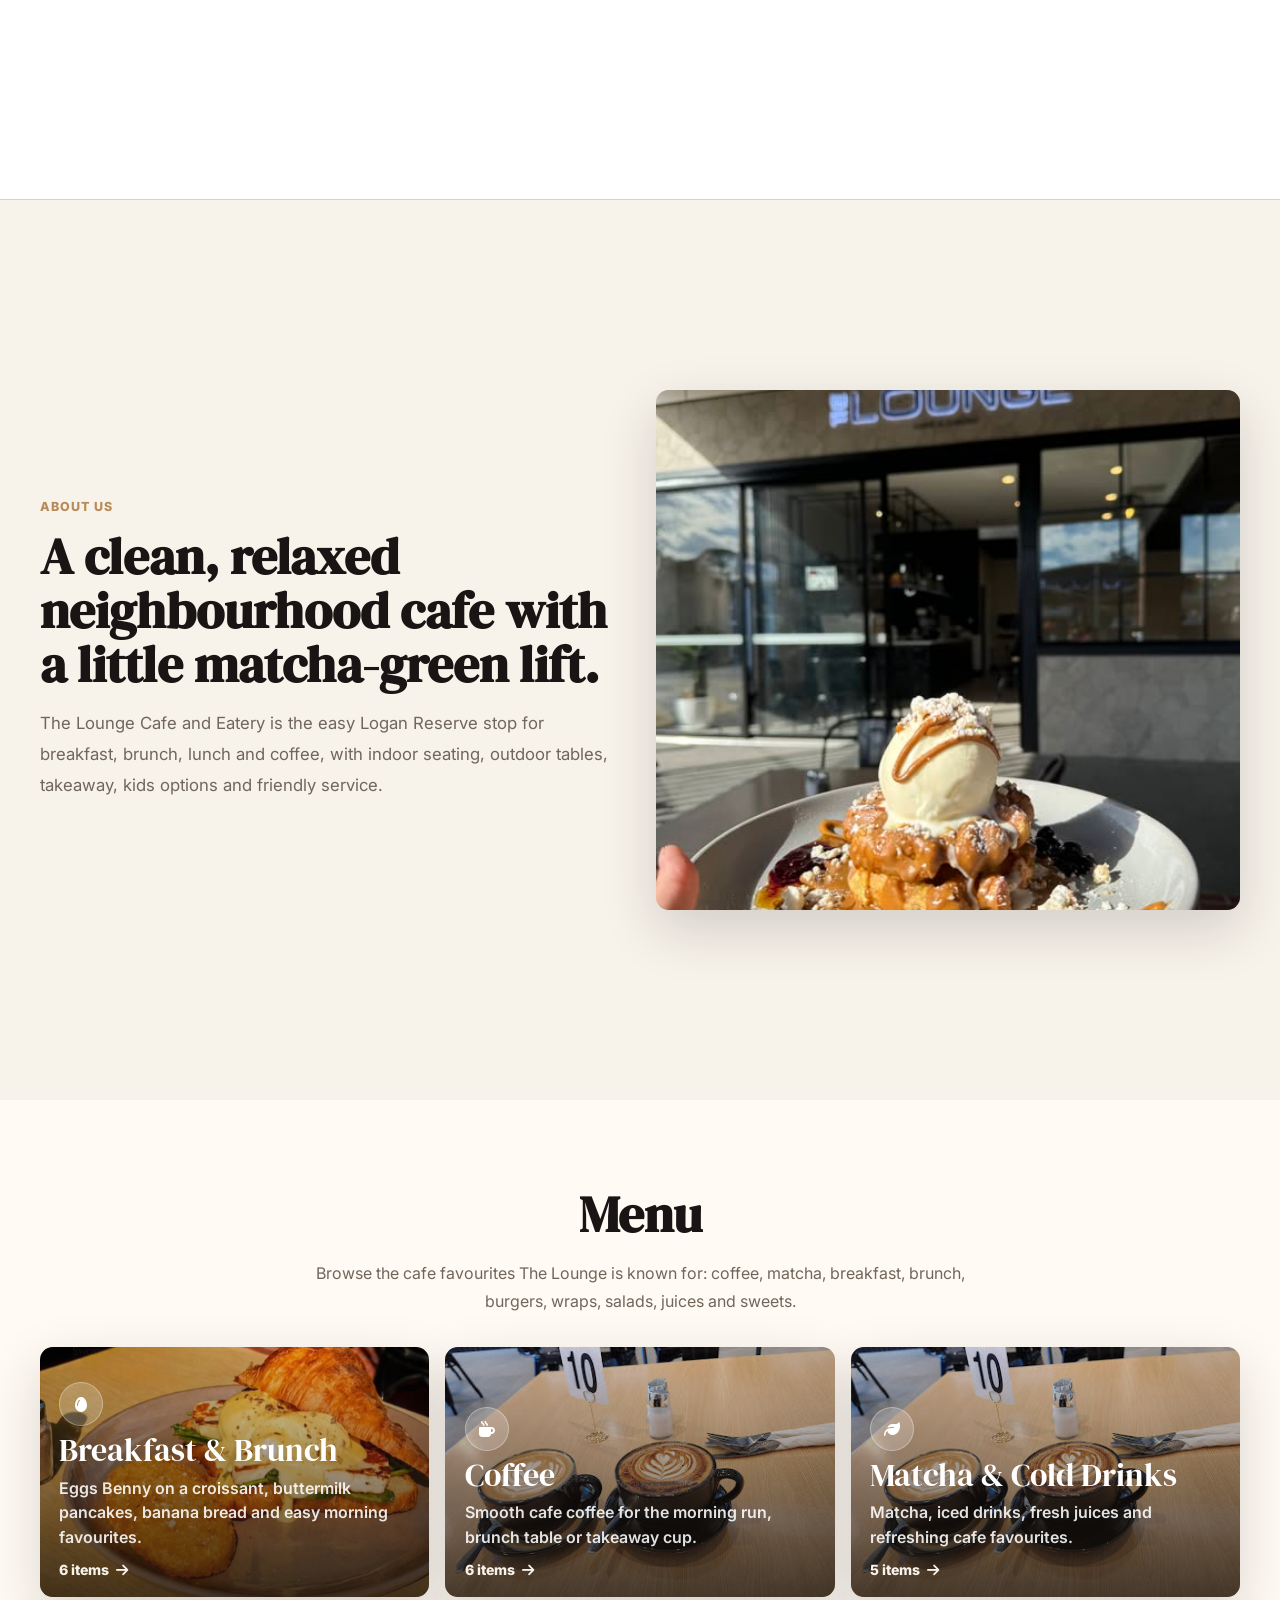
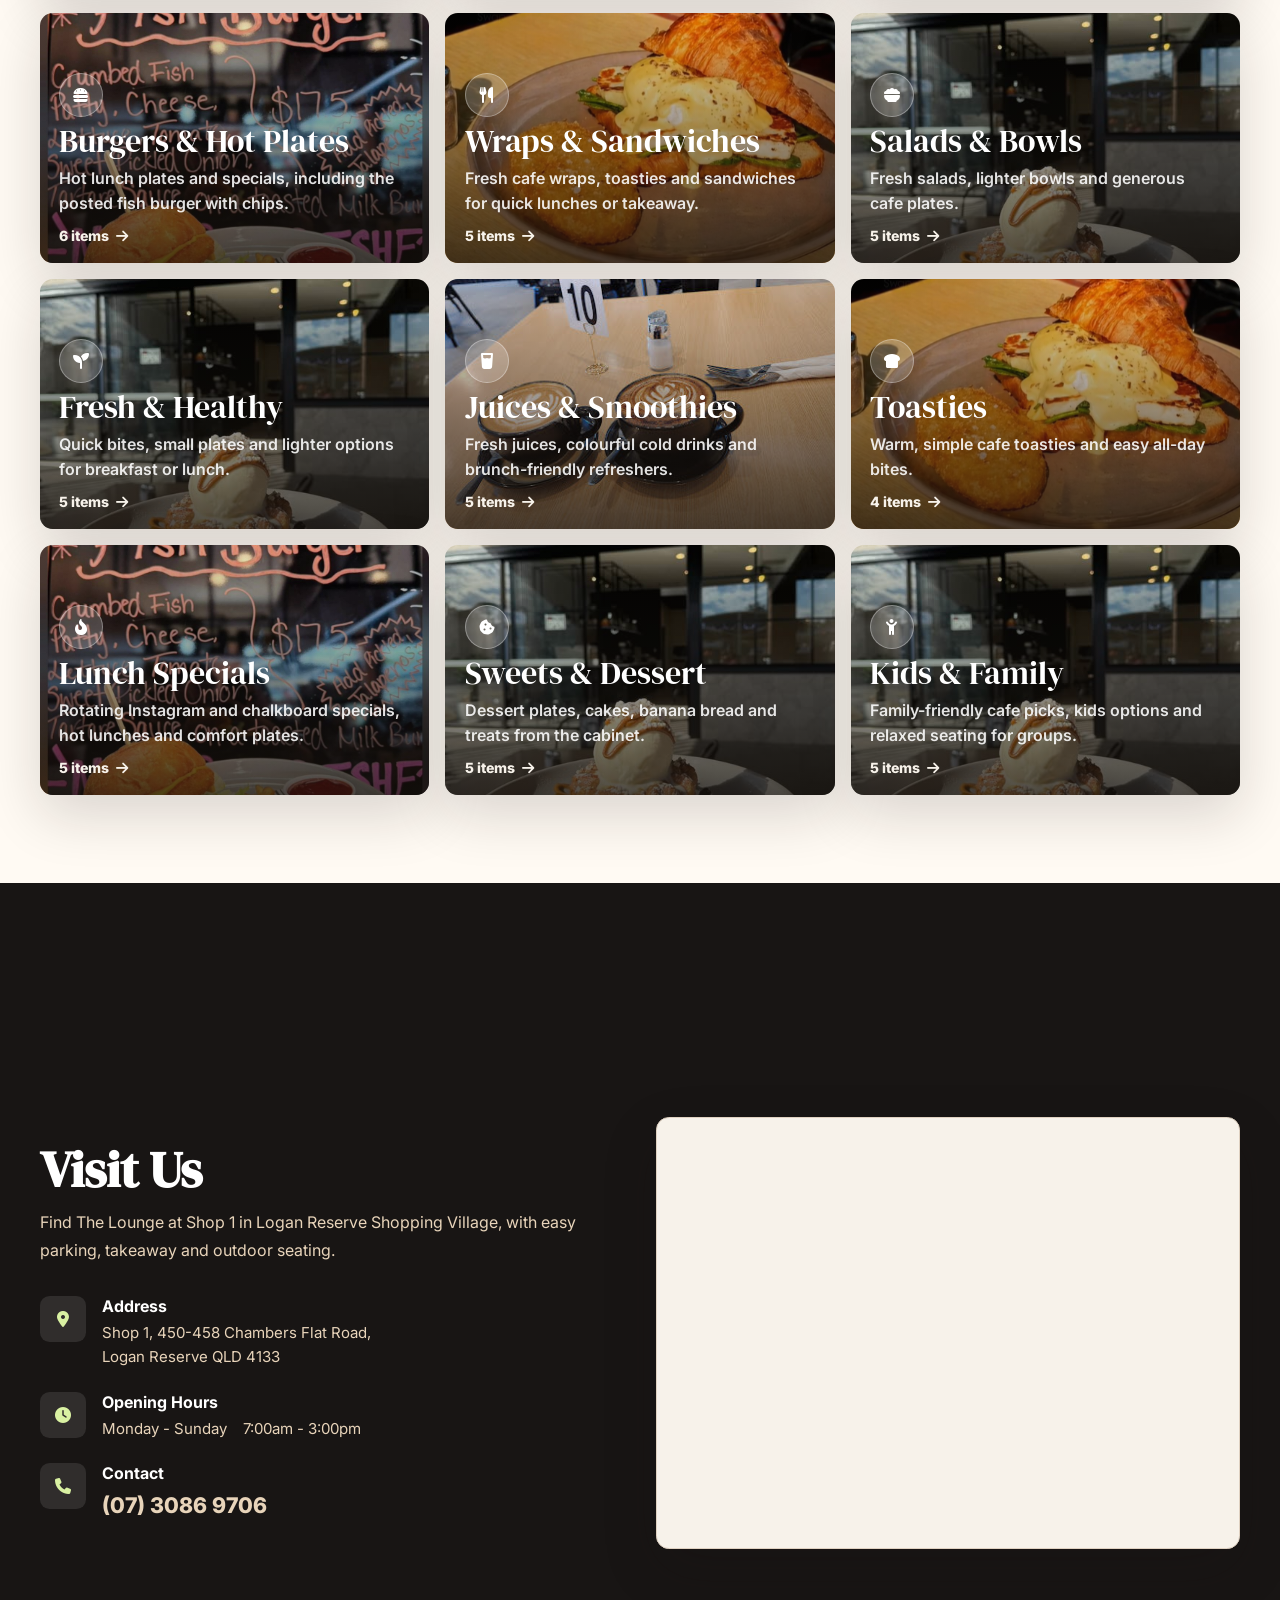
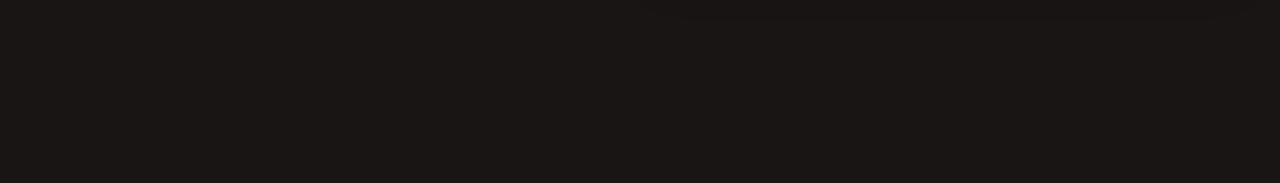
==== commit ec9f00d1: "Update favicon and logo image to transparent version" ====
--- a/index.html
+++ b/index.html
@@ -5,7 +5,7 @@
     <meta name="viewport" content="width=device-width, initial-scale=1.0, viewport-fit=cover">
     <title>The Lounge Café and Eatery | Logan Reserve Cafe</title>
     <meta name="description" content="The Lounge Cafe and Eatery in Logan Reserve serves coffee, matcha, breakfast, brunch, burgers, wraps, salads and fresh juices daily.">
-    <link rel="icon" href="images/lounge-logo.jpg">
+    <link rel="icon" href="images/lounge-logo-transparent.png">
     <meta name="theme-color" content="#181514">
     <link rel="preconnect" href="https://fonts.googleapis.com">
     <link rel="preconnect" href="https://fonts.gstatic.com" crossorigin>
@@ -17,7 +17,7 @@
     <nav class="nav">
         <div class="nav-inner">
             <a href="#home" class="nav-logo" aria-label="Back home">
-                <img src="images/lounge-logo.jpg" alt="The Lounge Cafe and Eatery logo" class="nav-logo-img nav-logo-img--wide">
+                <img src="images/lounge-logo-transparent.png" alt="The Lounge Cafe and Eatery logo" class="nav-logo-img nav-logo-img--wide">
             </a>
             <div class="nav-actions" aria-label="Contact and social links">
                 <a href="https://www.instagram.com/thelounge.lr/" target="_blank" rel="noopener" class="nav-action nav-action--instagram" aria-label="Follow The Lounge on Instagram">
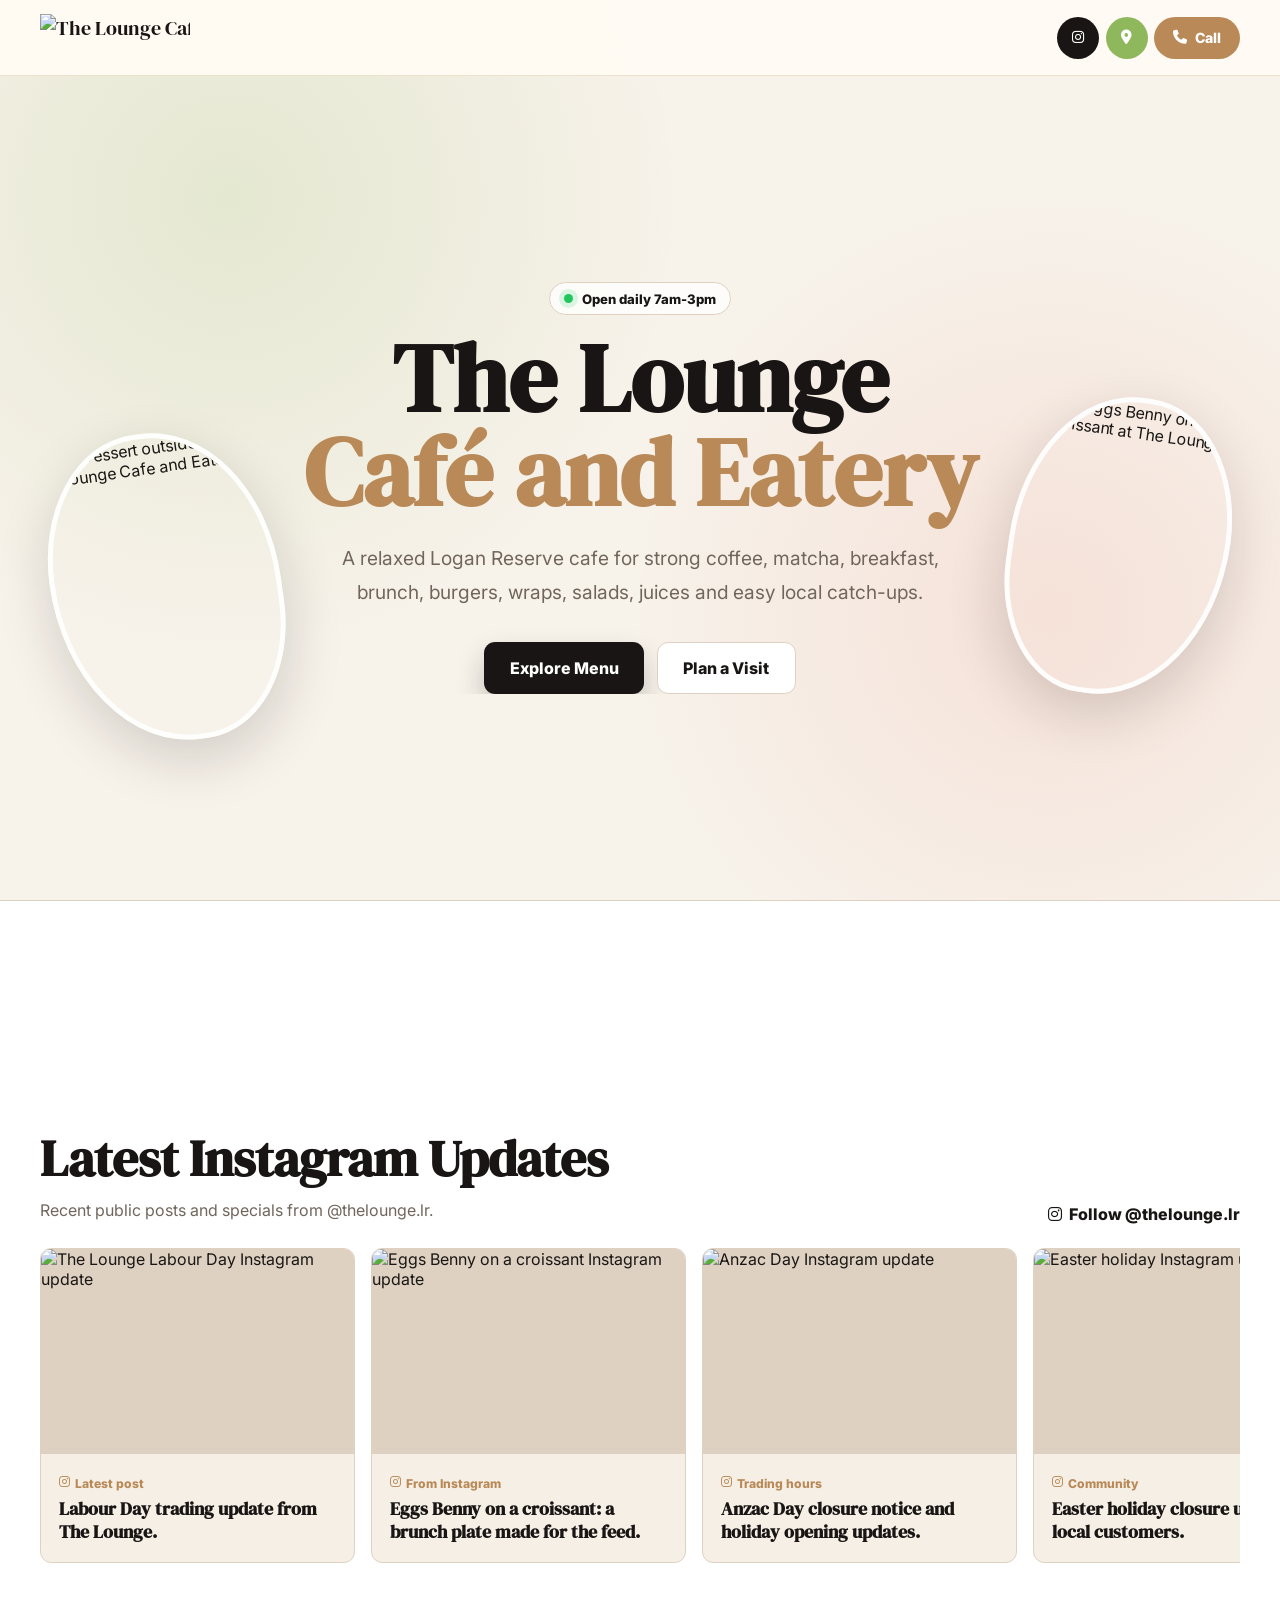
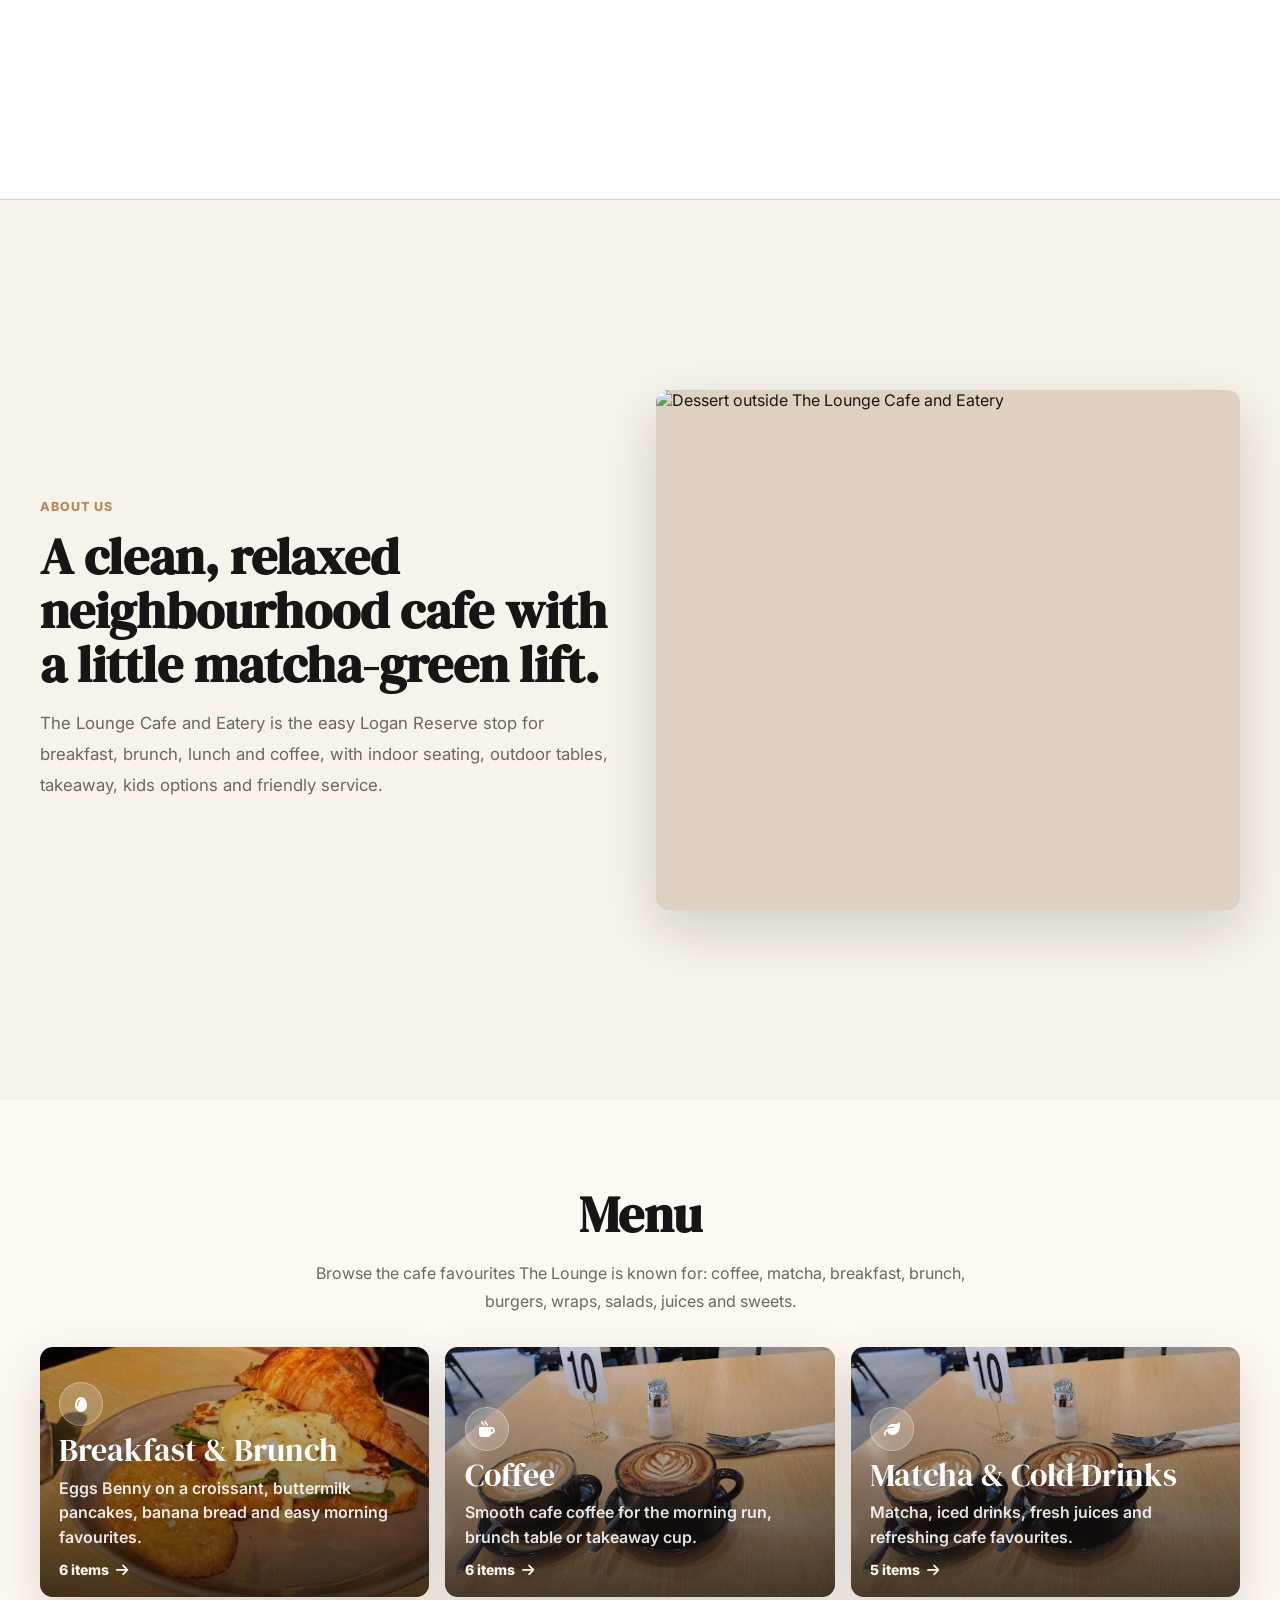
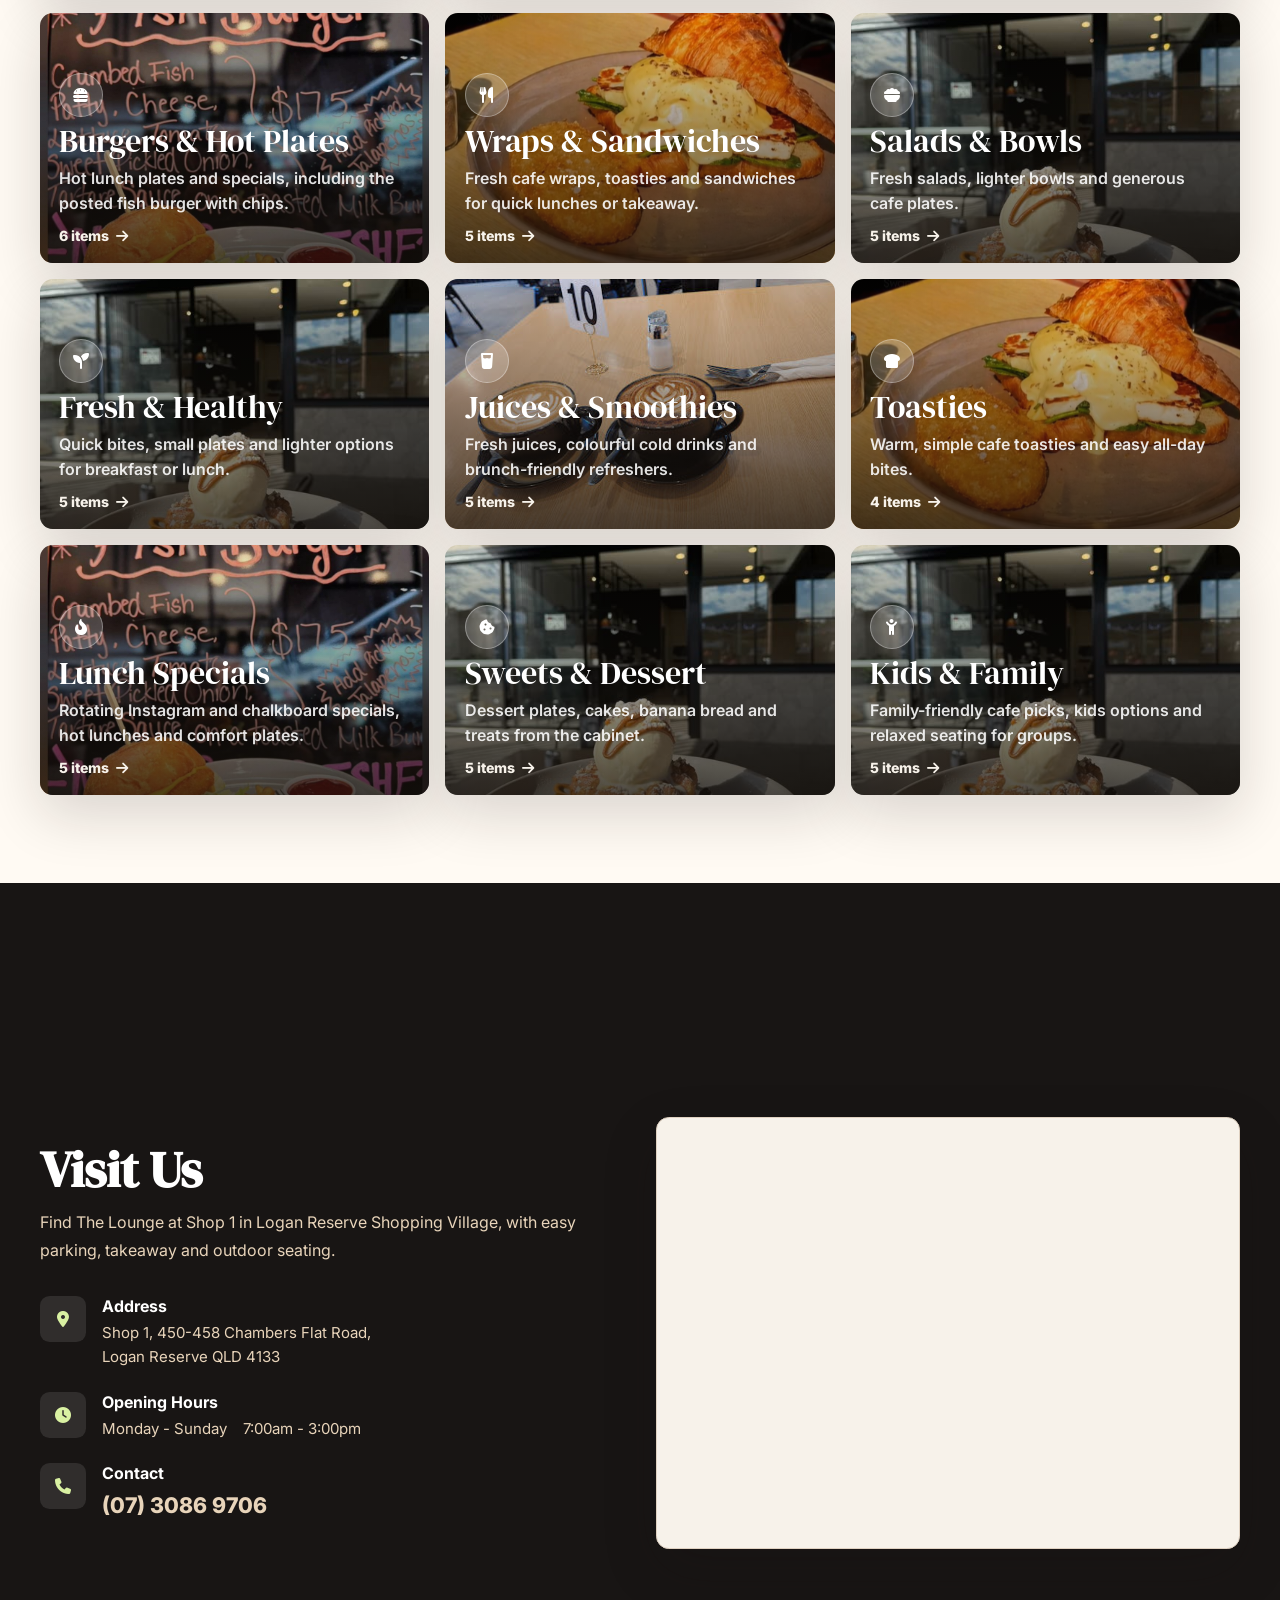
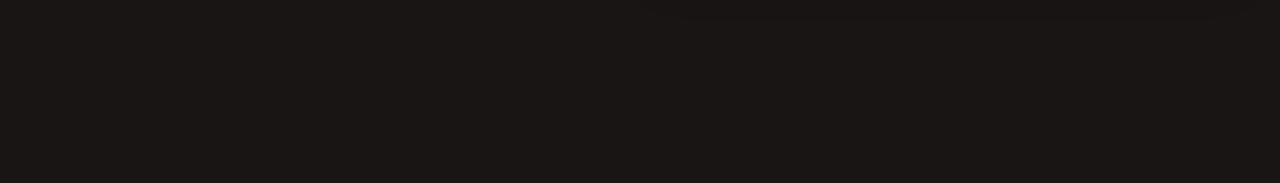
==== commit 1dc8754f: "Update image sources in index.html" ====
--- a/index.html
+++ b/index.html
@@ -5,7 +5,7 @@
     <meta name="viewport" content="width=device-width, initial-scale=1.0, viewport-fit=cover">
     <title>The Lounge Café and Eatery | Logan Reserve Cafe</title>
     <meta name="description" content="The Lounge Cafe and Eatery in Logan Reserve serves coffee, matcha, breakfast, brunch, burgers, wraps, salads and fresh juices daily.">
-    <link rel="icon" href="images/lounge-logo-transparent.png">
+    <link rel="icon" href="images/logo.jpg">
     <meta name="theme-color" content="#181514">
     <link rel="preconnect" href="https://fonts.googleapis.com">
     <link rel="preconnect" href="https://fonts.gstatic.com" crossorigin>
@@ -17,7 +17,7 @@
     <nav class="nav">
         <div class="nav-inner">
             <a href="#home" class="nav-logo" aria-label="Back home">
-                <img src="images/lounge-logo-transparent.png" alt="The Lounge Cafe and Eatery logo" class="nav-logo-img nav-logo-img--wide">
+                <img src="images/logo.jpg" alt="The Lounge Cafe and Eatery logo" class="nav-logo-img nav-logo-img--wide">
             </a>
             <div class="nav-actions" aria-label="Contact and social links">
                 <a href="https://www.instagram.com/thelounge.lr/" target="_blank" rel="noopener" class="nav-action nav-action--instagram" aria-label="Follow The Lounge on Instagram">
@@ -37,10 +37,10 @@
     <main>
         <section id="home" class="section-snap hero">
             <div class="hero-img hero-img--left">
-                <img src="images/lounge-dessert.jpg" alt="Dessert outside The Lounge Cafe and Eatery">
+                <img src="images/dessert.jpg" alt="Dessert outside The Lounge Cafe and Eatery">
             </div>
             <div class="hero-img hero-img--right">
-                <img src="images/lounge-croissant.png" alt="Eggs Benny on a croissant at The Lounge">
+                <img src="images/croissant.png" alt="Eggs Benny on a croissant at The Lounge">
             </div>
             <div class="hero-content">
                 <div class="hero-badge">
@@ -72,42 +72,42 @@
                 </div>
                 <div class="updates-scroll" id="updatesScroll">
                     <a class="update-card" href="https://www.instagram.com/thelounge.lr/reel/DX2wRN-Sh7F/" target="_blank" rel="noopener">
-                        <div class="update-card-img"><img src="images/lounge-logo.jpg" alt="The Lounge Labour Day Instagram update"></div>
+                        <div class="update-card-img"><img src="images/logo.jpg" alt="The Lounge Labour Day Instagram update"></div>
                         <div class="update-card-body">
                             <span class="update-date"><i class="fa-brands fa-instagram"></i> Latest post</span>
                             <h3 class="update-title">Labour Day trading update from The Lounge.</h3>
                         </div>
                     </a>
                     <a class="update-card" href="https://www.instagram.com/thelounge.lr/reel/DXsYYxzkh3I/" target="_blank" rel="noopener">
-                        <div class="update-card-img"><img src="images/lounge-croissant.png" alt="Eggs Benny on a croissant Instagram update"></div>
+                        <div class="update-card-img"><img src="images/croissant.png" alt="Eggs Benny on a croissant Instagram update"></div>
                         <div class="update-card-body">
                             <span class="update-date"><i class="fa-brands fa-instagram"></i> From Instagram</span>
                             <h3 class="update-title">Eggs Benny on a croissant: a brunch plate made for the feed.</h3>
                         </div>
                     </a>
                     <a class="update-card" href="https://www.instagram.com/thelounge.lr/reel/DXawo8rER3G/" target="_blank" rel="noopener">
-                        <div class="update-card-img"><img src="images/lounge-logo.jpg" alt="Anzac Day Instagram update"></div>
+                        <div class="update-card-img"><img src="images/logo.jpg" alt="Anzac Day Instagram update"></div>
                         <div class="update-card-body">
                             <span class="update-date"><i class="fa-brands fa-instagram"></i> Trading hours</span>
                             <h3 class="update-title">Anzac Day closure notice and holiday opening updates.</h3>
                         </div>
                     </a>
                     <a class="update-card" href="https://www.instagram.com/thelounge.lr/reel/DWg2a-0kZxE/" target="_blank" rel="noopener">
-                        <div class="update-card-img"><img src="images/lounge-logo.jpg" alt="Easter holiday Instagram update"></div>
+                        <div class="update-card-img"><img src="images/logo.jpg" alt="Easter holiday Instagram update"></div>
                         <div class="update-card-body">
                             <span class="update-date"><i class="fa-brands fa-instagram"></i> Community</span>
                             <h3 class="update-title">Easter holiday closure update for local customers.</h3>
                         </div>
                     </a>
                     <a class="update-card" href="https://www.instagram.com/thelounge.lr/reel/DVs5BMNkegk/" target="_blank" rel="noopener">
-                        <div class="update-card-img"><img src="images/lounge-coffees.jpeg" alt="Coffee Instagram update"></div>
+                        <div class="update-card-img"><img src="images/coffees.jpeg" alt="Coffee Instagram update"></div>
                         <div class="update-card-body">
                             <span class="update-date"><i class="fa-brands fa-instagram"></i> Coffee</span>
                             <h3 class="update-title">Coffee, calm service and those slow local cafe mornings.</h3>
                         </div>
                     </a>
                     <a class="update-card" href="https://www.instagram.com/thelounge.lr/p/DVUUGoUk52V/" target="_blank" rel="noopener">
-                        <div class="update-card-img"><img src="images/lounge-dessert.jpg" alt="Dessert at The Lounge"></div>
+                        <div class="update-card-img"><img src="images/dessert.jpg" alt="Dessert at The Lounge"></div>
                         <div class="update-card-body">
                             <span class="update-date"><i class="fa-brands fa-instagram"></i> Sweets</span>
                             <h3 class="update-title">Dessert plates, cake cabinet moments and cafe treats.</h3>
@@ -125,7 +125,7 @@
                     <p>The Lounge Cafe and Eatery is the easy Logan Reserve stop for breakfast, brunch, lunch and coffee, with indoor seating, outdoor tables, takeaway, kids options and friendly service.</p>
                 </div>
                 <div class="about-photo">
-                    <img src="images/lounge-dessert.jpg" alt="Dessert outside The Lounge Cafe and Eatery">
+                    <img src="images/dessert.jpg" alt="Dessert outside The Lounge Cafe and Eatery">
                 </div>
             </div>
         </section>
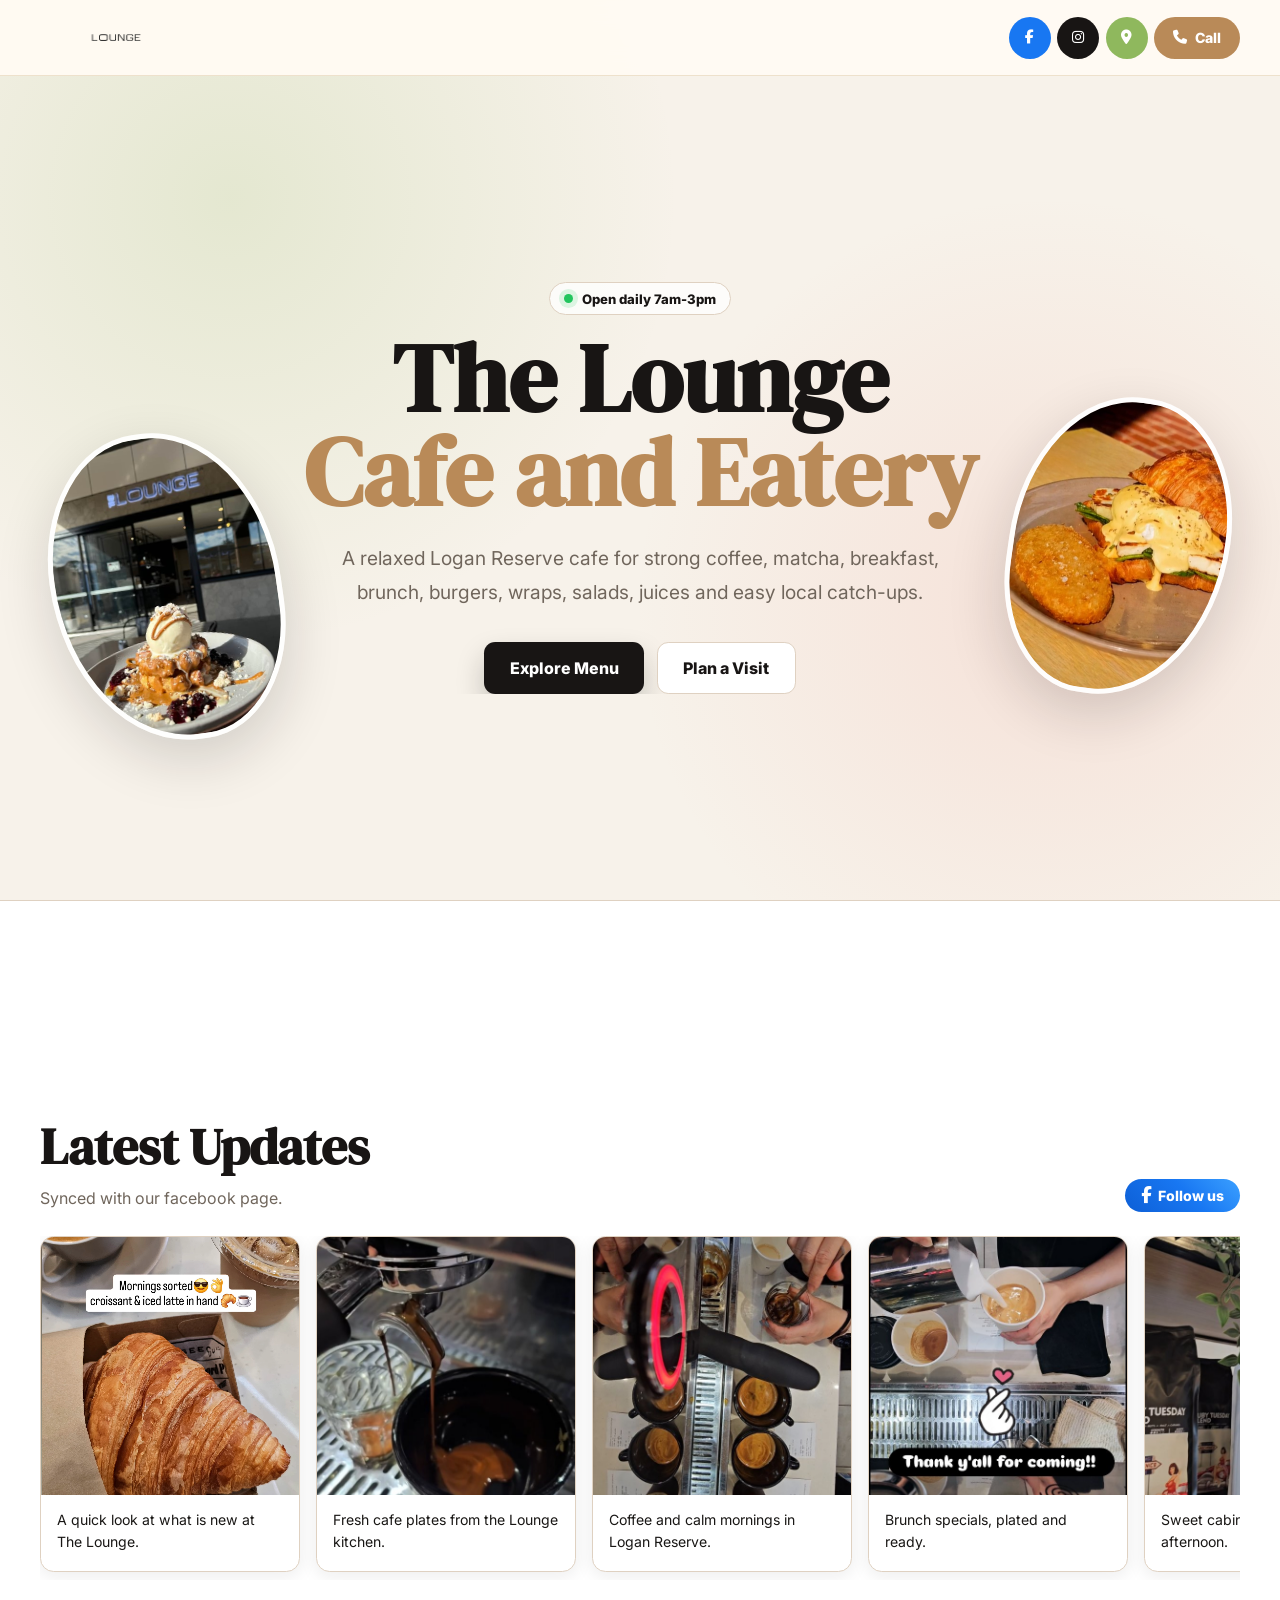
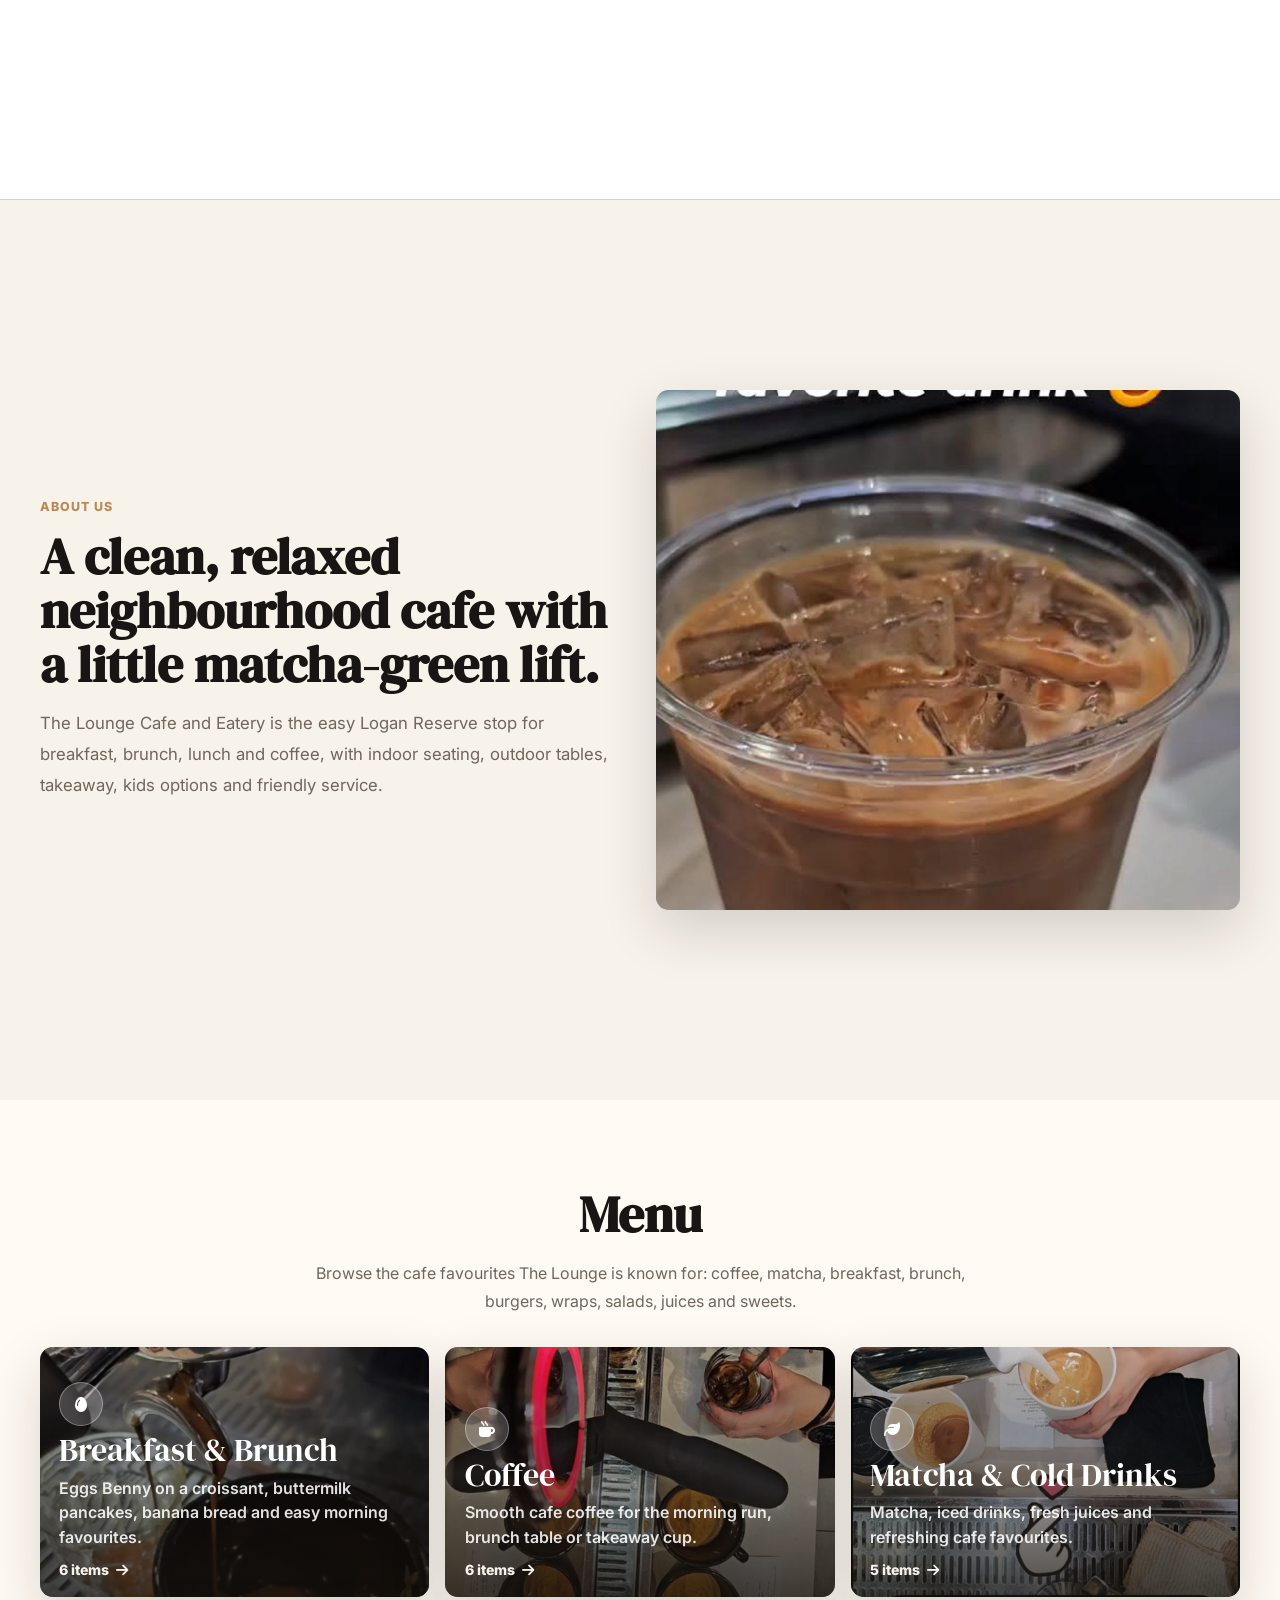
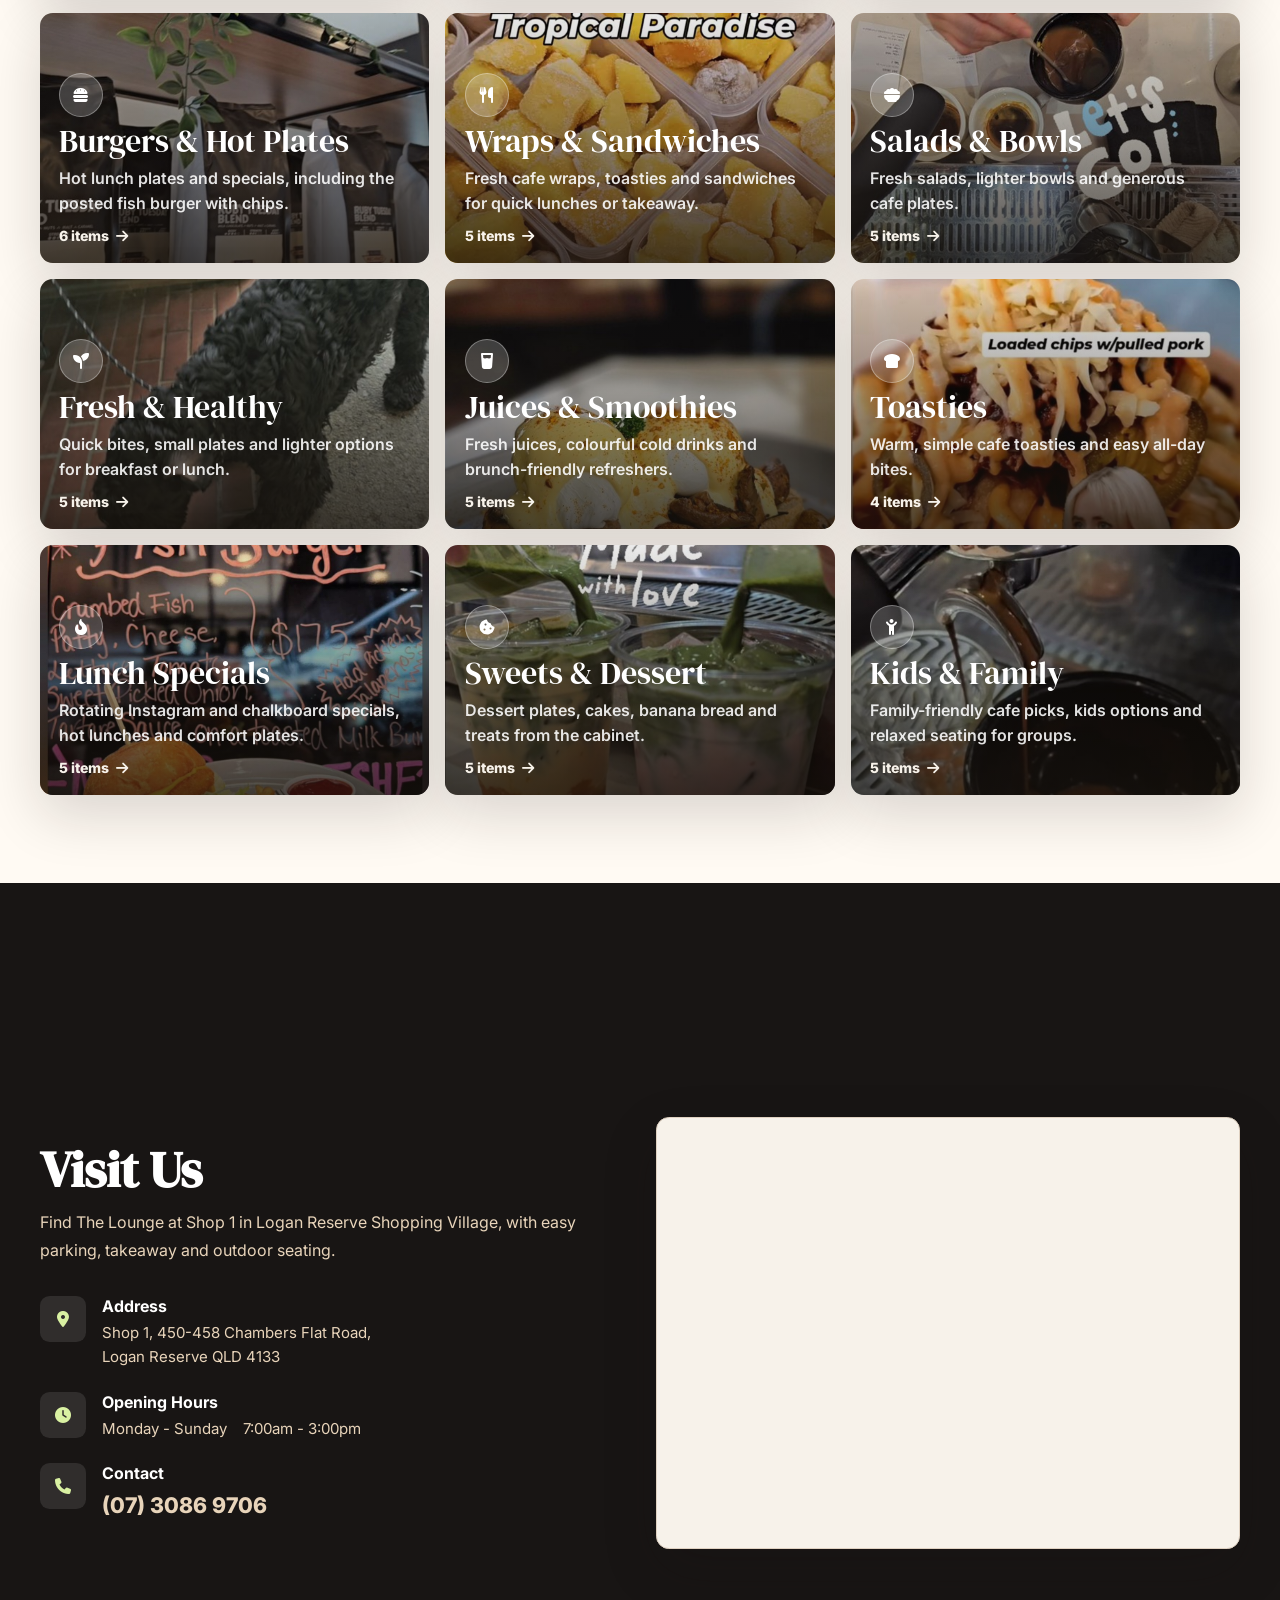
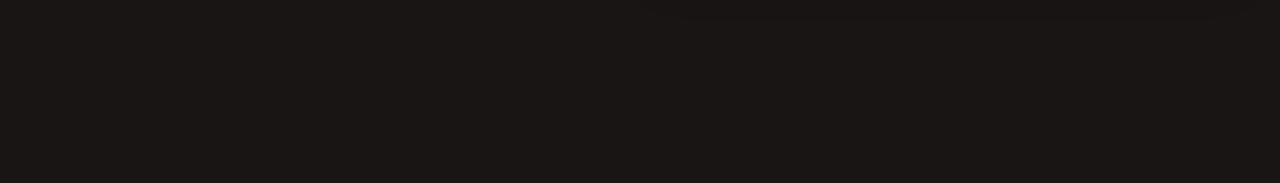
==== commit d5424b5c: "Fix videos" ====
--- a/index.html
+++ b/index.html
@@ -3,9 +3,9 @@
 <head>
     <meta charset="UTF-8">
     <meta name="viewport" content="width=device-width, initial-scale=1.0, viewport-fit=cover">
-    <title>The Lounge Café and Eatery | Logan Reserve Cafe</title>
+    <title>The Lounge Cafe and Eatery | Logan Reserve Cafe</title>
     <meta name="description" content="The Lounge Cafe and Eatery in Logan Reserve serves coffee, matcha, breakfast, brunch, burgers, wraps, salads and fresh juices daily.">
-    <link rel="icon" href="images/logo.jpg">
+    <link rel="icon" type="image/png" href="images/logo-transparent.png">
     <meta name="theme-color" content="#181514">
     <link rel="preconnect" href="https://fonts.googleapis.com">
     <link rel="preconnect" href="https://fonts.gstatic.com" crossorigin>
@@ -17,9 +17,12 @@
     <nav class="nav">
         <div class="nav-inner">
             <a href="#home" class="nav-logo" aria-label="Back home">
-                <img src="images/logo.jpg" alt="The Lounge Cafe and Eatery logo" class="nav-logo-img nav-logo-img--wide">
+                <img src="images/logo-transparent.png" alt="The Lounge Cafe and Eatery logo" class="nav-logo-img nav-logo-img--wide">
             </a>
             <div class="nav-actions" aria-label="Contact and social links">
+                <a href="https://www.facebook.com/profile.php?id=61578829411576" target="_blank" rel="noopener" class="nav-action nav-action--facebook" aria-label="Follow The Lounge on Facebook">
+                    <i class="fa-brands fa-facebook-f"></i>
+                </a>
                 <a href="https://www.instagram.com/thelounge.lr/" target="_blank" rel="noopener" class="nav-action nav-action--instagram" aria-label="Follow The Lounge on Instagram">
                     <i class="fa-brands fa-instagram"></i>
                 </a>
@@ -49,7 +52,7 @@
                 </div>
                 <h1 class="hero-heading">
                     <span>The Lounge</span><br>
-                    <span class="hero-heading-accent">Café and Eatery</span>
+                    <span class="hero-heading-accent">Cafe and Eatery</span>
                 </h1>
                 <p class="hero-sub">A relaxed Logan Reserve cafe for strong coffee, matcha, breakfast, brunch, burgers, wraps, salads, juices and easy local catch-ups.</p>
                 <div class="hero-actions">
@@ -63,60 +66,16 @@
             <div class="container">
                 <div class="section-header">
                     <div>
-                        <h2 class="section-title">Latest Instagram Updates</h2>
-                        <p class="section-sub">Recent public posts and specials from @thelounge.lr.</p>
+                        <h2 class="section-title">Latest Updates</h2>
+                        <p class="section-sub">Synced with our facebook page.</p>
                     </div>
-                    <a href="https://www.instagram.com/thelounge.lr/" target="_blank" rel="noopener" class="fb-link">
-                        <i class="fa-brands fa-instagram"></i> <span>Follow @thelounge.lr</span>
+                    <a href="https://www.facebook.com/profile.php?id=61578829411576" target="_blank" rel="noopener" class="fb-link">
+                        <i class="fa-brands fa-facebook-f"></i> <span>Follow us</span>
                     </a>
                 </div>
-                <div class="updates-scroll" id="updatesScroll">
-                    <a class="update-card" href="https://www.instagram.com/thelounge.lr/reel/DX2wRN-Sh7F/" target="_blank" rel="noopener">
-                        <div class="update-card-img"><img src="images/logo.jpg" alt="The Lounge Labour Day Instagram update"></div>
-                        <div class="update-card-body">
-                            <span class="update-date"><i class="fa-brands fa-instagram"></i> Latest post</span>
-                            <h3 class="update-title">Labour Day trading update from The Lounge.</h3>
-                        </div>
-                    </a>
-                    <a class="update-card" href="https://www.instagram.com/thelounge.lr/reel/DXsYYxzkh3I/" target="_blank" rel="noopener">
-                        <div class="update-card-img"><img src="images/croissant.png" alt="Eggs Benny on a croissant Instagram update"></div>
-                        <div class="update-card-body">
-                            <span class="update-date"><i class="fa-brands fa-instagram"></i> From Instagram</span>
-                            <h3 class="update-title">Eggs Benny on a croissant: a brunch plate made for the feed.</h3>
-                        </div>
-                    </a>
-                    <a class="update-card" href="https://www.instagram.com/thelounge.lr/reel/DXawo8rER3G/" target="_blank" rel="noopener">
-                        <div class="update-card-img"><img src="images/logo.jpg" alt="Anzac Day Instagram update"></div>
-                        <div class="update-card-body">
-                            <span class="update-date"><i class="fa-brands fa-instagram"></i> Trading hours</span>
-                            <h3 class="update-title">Anzac Day closure notice and holiday opening updates.</h3>
-                        </div>
-                    </a>
-                    <a class="update-card" href="https://www.instagram.com/thelounge.lr/reel/DWg2a-0kZxE/" target="_blank" rel="noopener">
-                        <div class="update-card-img"><img src="images/logo.jpg" alt="Easter holiday Instagram update"></div>
-                        <div class="update-card-body">
-                            <span class="update-date"><i class="fa-brands fa-instagram"></i> Community</span>
-                            <h3 class="update-title">Easter holiday closure update for local customers.</h3>
-                        </div>
-                    </a>
-                    <a class="update-card" href="https://www.instagram.com/thelounge.lr/reel/DVs5BMNkegk/" target="_blank" rel="noopener">
-                        <div class="update-card-img"><img src="images/coffees.jpeg" alt="Coffee Instagram update"></div>
-                        <div class="update-card-body">
-                            <span class="update-date"><i class="fa-brands fa-instagram"></i> Coffee</span>
-                            <h3 class="update-title">Coffee, calm service and those slow local cafe mornings.</h3>
-                        </div>
-                    </a>
-                    <a class="update-card" href="https://www.instagram.com/thelounge.lr/p/DVUUGoUk52V/" target="_blank" rel="noopener">
-                        <div class="update-card-img"><img src="images/dessert.jpg" alt="Dessert at The Lounge"></div>
-                        <div class="update-card-body">
-                            <span class="update-date"><i class="fa-brands fa-instagram"></i> Sweets</span>
-                            <h3 class="update-title">Dessert plates, cake cabinet moments and cafe treats.</h3>
-                        </div>
-                    </a>
-                </div>
+                <div class="updates-scroll" id="updatesScroll"></div>
             </div>
         </section>
-
         <section id="about" class="section-snap about-section">
             <div class="container about-grid">
                 <div class="about-copy">
@@ -125,7 +84,7 @@
                     <p>The Lounge Cafe and Eatery is the easy Logan Reserve stop for breakfast, brunch, lunch and coffee, with indoor seating, outdoor tables, takeaway, kids options and friendly service.</p>
                 </div>
                 <div class="about-photo">
-                    <img src="images/dessert.jpg" alt="Dessert outside The Lounge Cafe and Eatery">
+                    <img src="images/menu/about-lounge.jpg" alt="The Lounge Cafe and Eatery table spread">
                 </div>
             </div>
         </section>
--- a/styles.css
+++ b/styles.css
@@ -11,6 +11,7 @@
     --line: #dfd1c1;
     --shadow: 0 20px 55px rgba(24, 21, 20, 0.16);
     --nav-h: 76px;
+    --fb-gradient: linear-gradient(45deg, #0d5fd6 0%, #1877f2 55%, #3ba0ff 100%);
 }
 
 *, *::before, *::after { box-sizing: border-box; margin: 0; padding: 0; }
@@ -169,6 +170,7 @@
     font-weight: 800;
 }
 
+.nav-action--facebook { --action-color: #1877f2; }
 .nav-action--instagram { --action-color: #181514; }
 .nav-action--maps { --action-color: var(--green); }
 .nav-action--phone { --action-color: var(--gold); gap: 0.45rem; min-width: 86px; }
@@ -274,17 +276,29 @@
     display: inline-flex;
     align-items: center;
     gap: 0.45rem;
-    color: var(--gold-dark);
     font-weight: 800;
     white-space: nowrap;
-}
+    padding: 0.5rem 1rem;
+    border-radius: 999px;
+    background: var(--fb-gradient);
+    color: var(--white);
+    font-size: 0.88rem;
+    transition: opacity 0.15s, transform 0.15s;
+}
+
+.fb-link:hover {
+    opacity: 0.9;
+    transform: translateY(-1px);
+}
+
+.fb-link .fa-facebook-f, .fb-link .fa-facebook { font-size: 1.05rem; }
 
 .updates-scroll {
     display: flex;
     gap: 1rem;
     overflow-x: auto;
     overflow-y: hidden;
-    padding-bottom: 0.3rem;
+    padding-bottom: 0.5rem;
     scroll-snap-type: x proximity;
     scrollbar-width: none;
     overscroll-behavior: contain;
@@ -293,20 +307,42 @@
 
 .updates-scroll::-webkit-scrollbar { display: none; }
 
-.update-card {
-    flex: 0 0 min(315px, calc(100vw - 2.5rem));
+.update-card--fb {
+    flex: 0 0 min(300px, calc(85vw));
     overflow: hidden;
-    background: #f5efe5;
+    background: var(--white);
     border: 1px solid var(--line);
-    border-radius: 0.7rem;
+    border-radius: 0.85rem;
     scroll-snap-align: start;
-}
-
-.update-card-img { height: 205px; background: var(--line); cursor: pointer; }
-.update-card-img img, .update-card-img video { width: 100%; height: 100%; object-fit: cover; }
-.update-card-body { padding: 1rem 1.1rem 1.2rem; }
-.update-date { display: inline-flex; gap: 0.35rem; color: var(--gold); font-size: 0.76rem; font-weight: 800; margin-bottom: 0.45rem; }
-.update-title { color: var(--gold-dark); font-family: "DM Serif Display", serif; font-size: 1.12rem; line-height: 1.25; }
+    box-shadow: 0 4px 18px rgba(24, 21, 20, 0.08);
+    transition: transform 0.18s, box-shadow 0.18s;
+}
+
+.update-card--fb:hover {
+    transform: translateY(-2px);
+    box-shadow: 0 10px 32px rgba(24, 21, 20, 0.13);
+}
+
+.update-card-media-wrap {
+    position: relative;
+    width: 100%;
+    aspect-ratio: 1 / 1;
+    background: var(--line);
+    overflow: hidden;
+}
+
+.update-card-media { width: 100%; height: 100%; object-fit: cover; display: block; cursor: pointer; }
+
+.update-card-body { padding: 0.9rem 1rem 1.1rem; }
+.update-card-caption {
+    color: var(--ink);
+    font-size: 0.88rem;
+    line-height: 1.58;
+    display: -webkit-box;
+    -webkit-line-clamp: 4;
+    -webkit-box-orient: vertical;
+    overflow: hidden;
+}
 
 .menu-section {
     background: var(--paper);
@@ -688,6 +724,7 @@
     .category-grid { grid-template-columns: repeat(2, 1fr); }
     .form-grid { grid-template-columns: repeat(2, 1fr); }
     .listing-grid { grid-template-columns: repeat(2, 1fr); }
+    .update-card--fb { flex: 0 0 min(280px, calc(45vw)); }
 }
 
 @media (min-width: 940px) {
@@ -695,6 +732,7 @@
     .hero-img--right { right: 4%; top: 44%; bottom: auto; width: 220px; height: 300px; }
     .category-grid { grid-template-columns: repeat(3, 1fr); }
     .about-grid, .location-grid, .order-layout { grid-template-columns: 1fr 1fr; }
+    .update-card--fb { flex: 0 0 260px; }
 }
 
 @media (max-width: 820px) {
@@ -719,12 +757,11 @@
         padding-inline: 0.7rem;
     }
     .nav-actions {
-        display: none;
+        display: flex;
     }
     .nav-logo-img { width: 42px; height: 42px; }
     .nav-logo-img--wide { width: 118px; height: 40px; }
     .nav-action--maps { display: none; }
-    .nav-action--instagram { display: none; }
     .nav-actions { gap: 0.2rem; }
     .hero-img--right { display: none; }
     .hero-img--left { left: -0.8rem; top: 17%; width: 92px; height: 128px; }
@@ -770,10 +807,11 @@
     .category-card-meta {
         display: none;
     }
+    .fb-link span { display: none; }
+    .fb-link { padding: 0.5rem 0.7rem; }
 }
 
 @media (max-width: 430px) {
-    .nav-action--instagram { display: none; }
     .category-grid { gap: 0.45rem; }
     .category-card { min-height: 104px; }
     .category-card-content { min-height: 104px; }
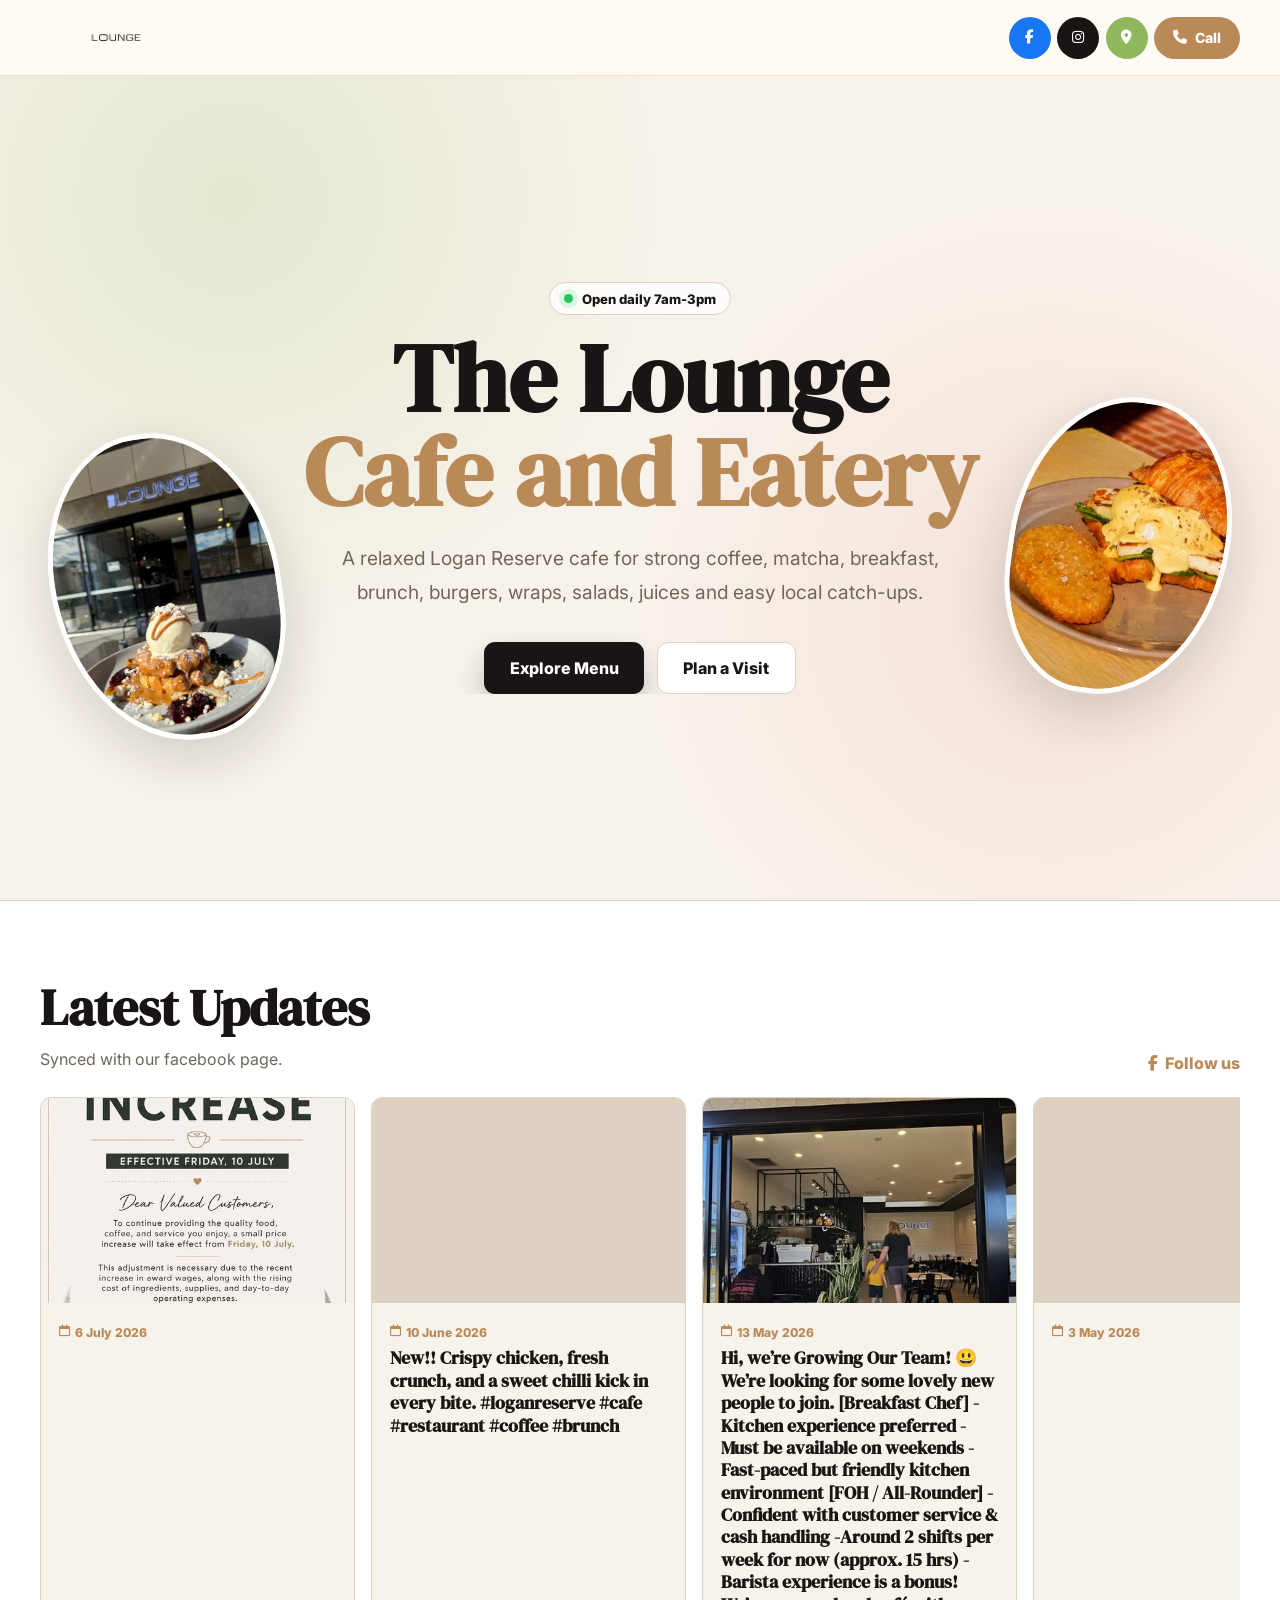
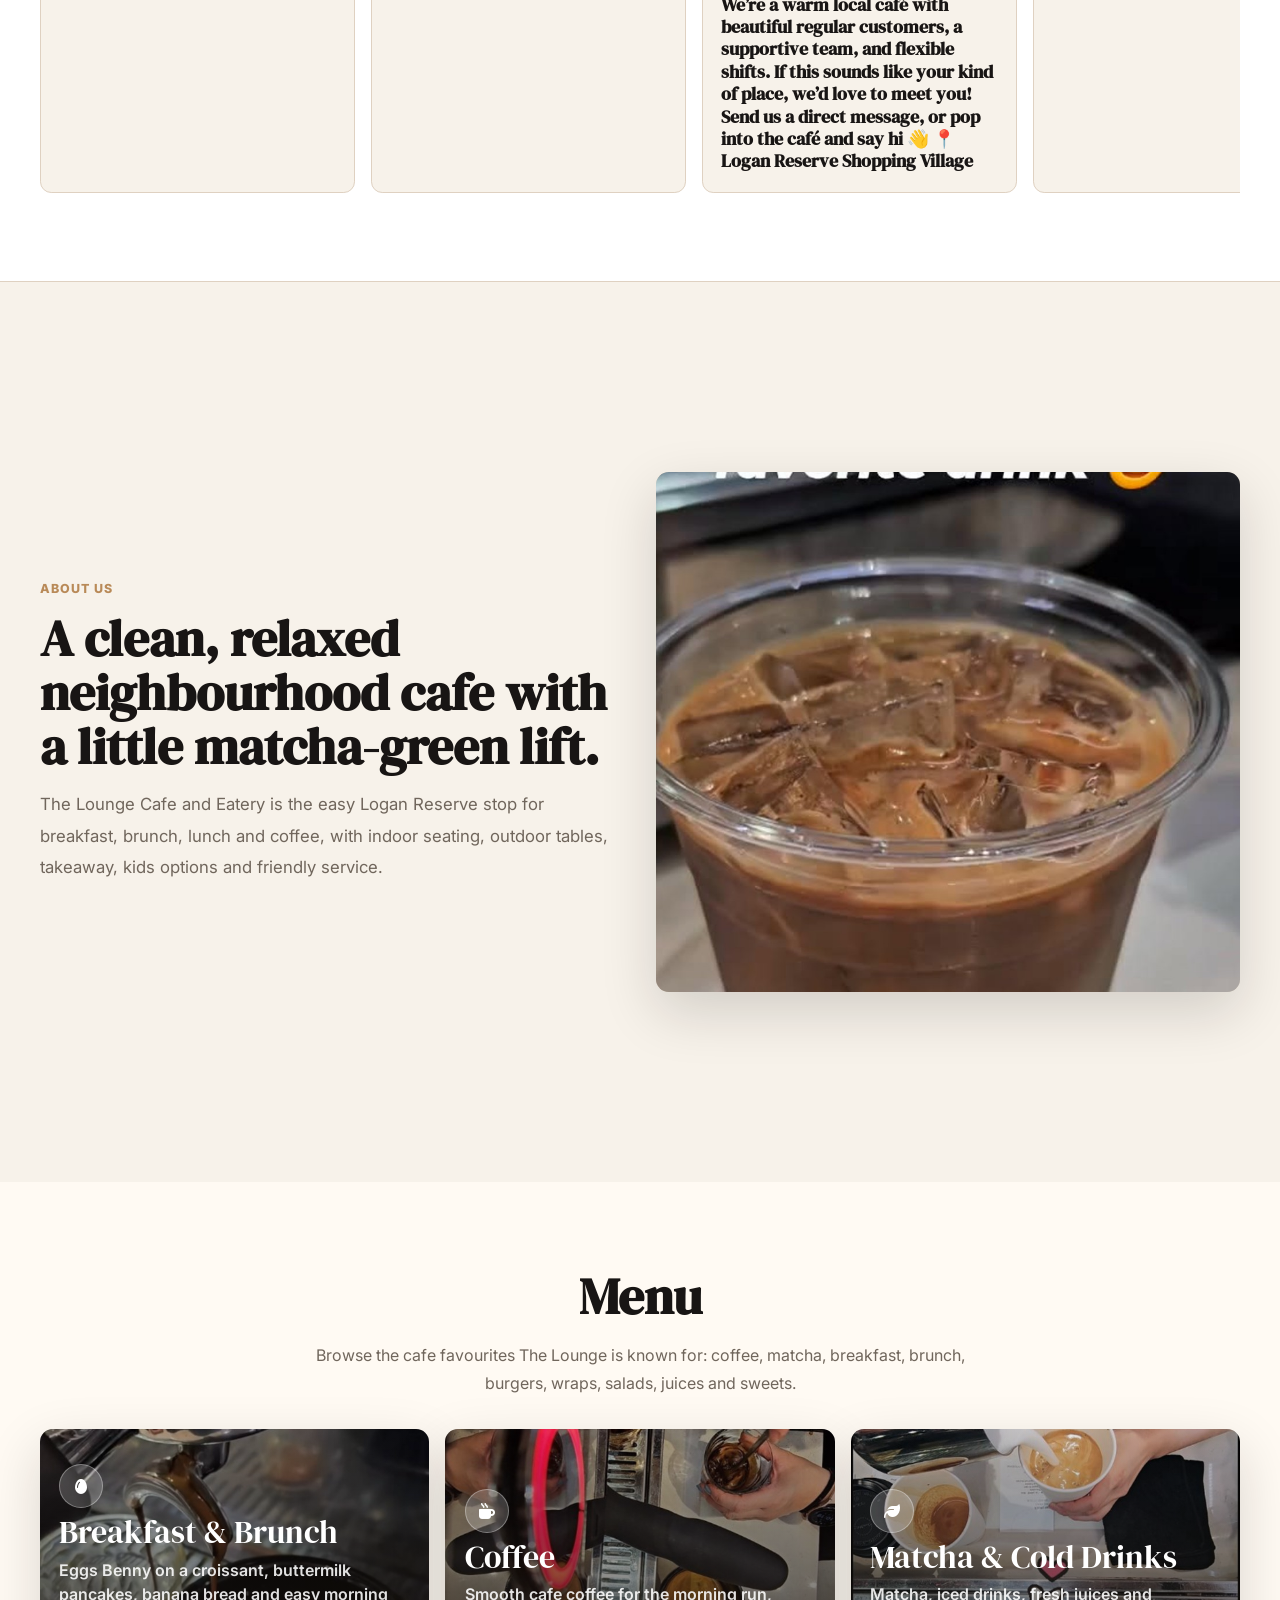
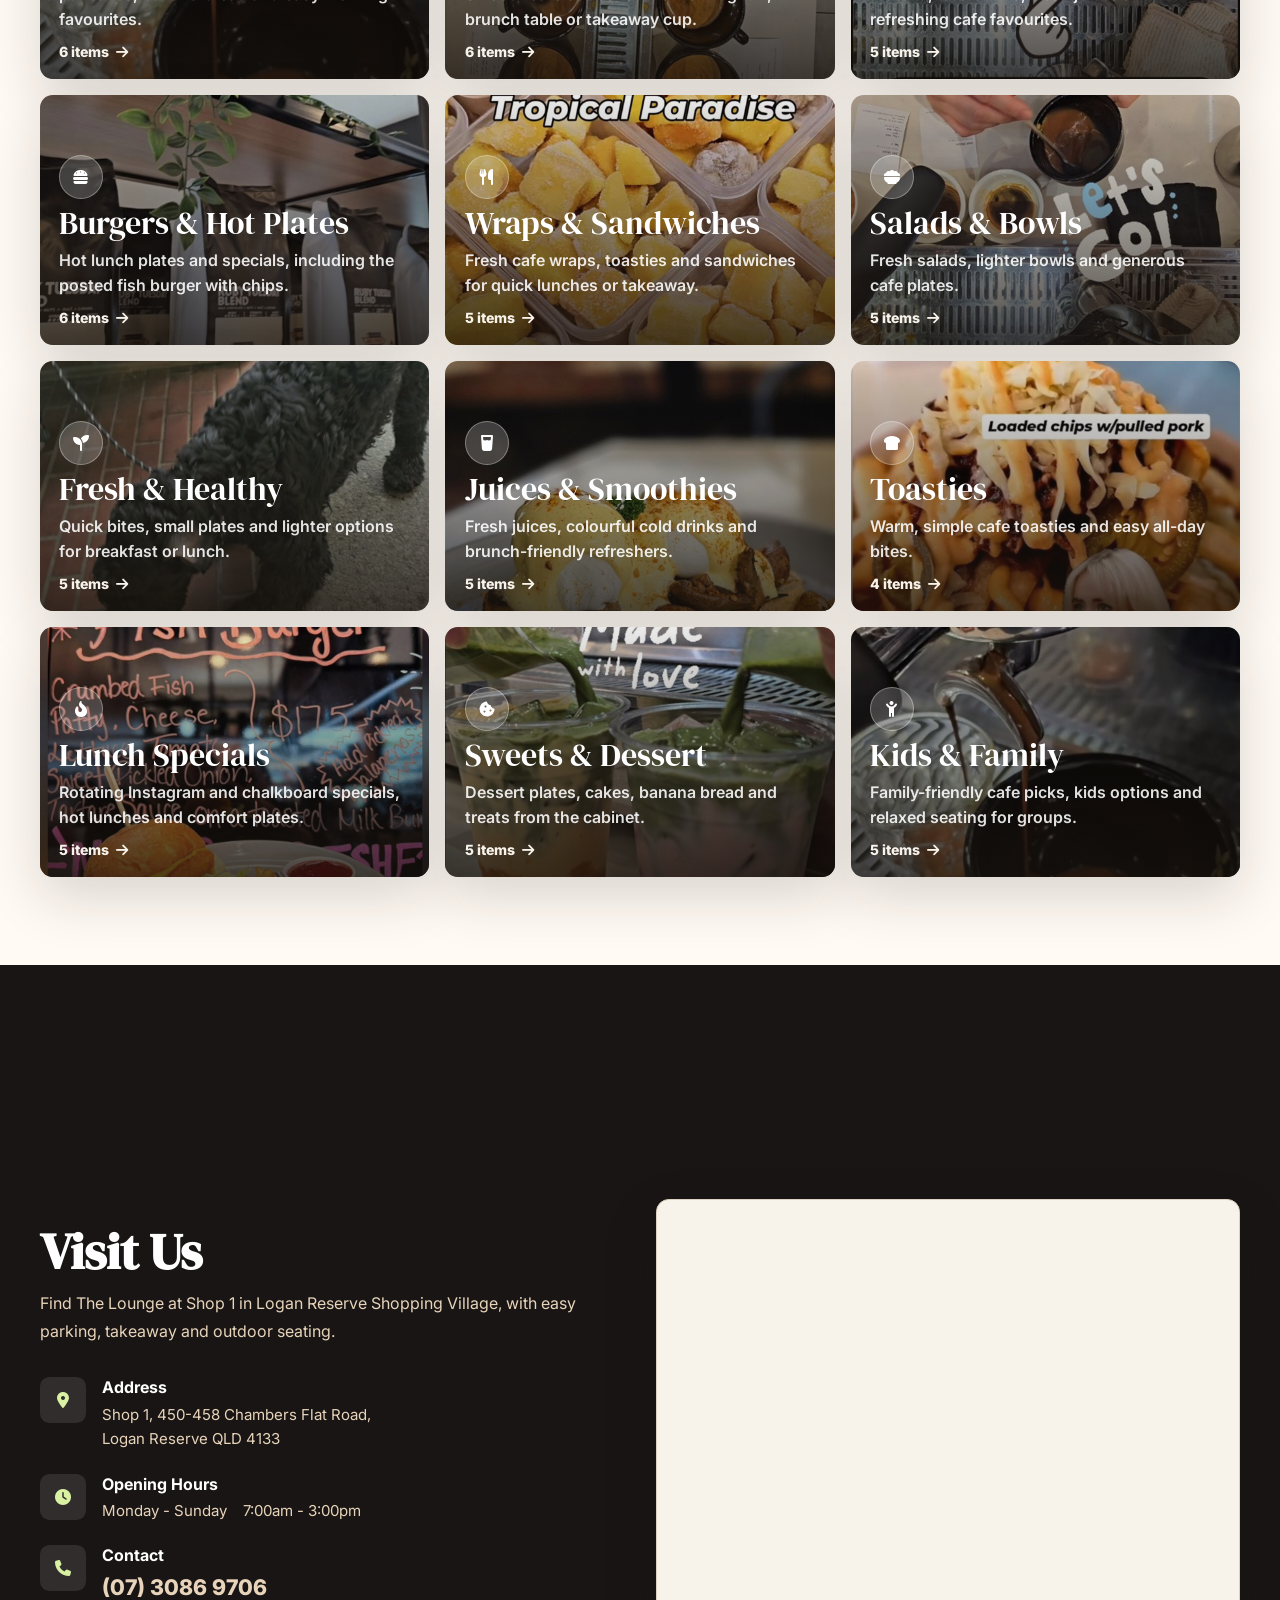
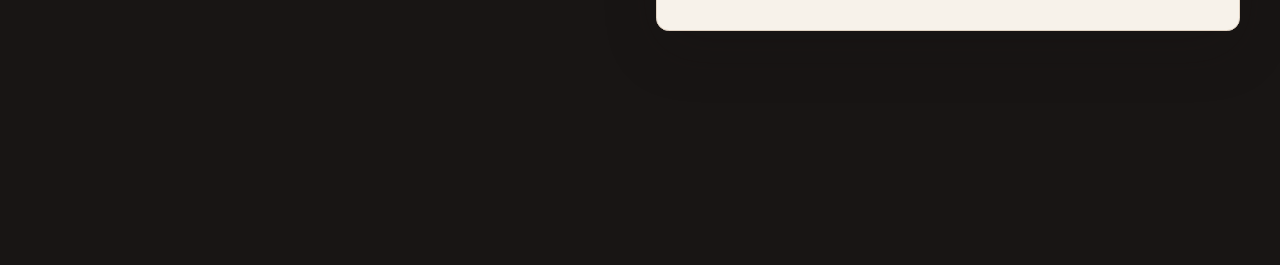
==== commit 5c6611fb: "Add text lightbox to index.html" ====
--- a/index.html
+++ b/index.html
@@ -73,7 +73,100 @@
                         <i class="fa-brands fa-facebook-f"></i> <span>Follow us</span>
                     </a>
                 </div>
-                <div class="updates-scroll" id="updatesScroll"></div>
+                <div class="updates-scroll" id="updatesScroll">
+                    <article class="update-card">
+                        <div class="update-card-img"><img src="images/facebook-posts/price_increase_notice.jpg" alt="Price increase notice"></div>
+                        <div class="update-card-body">
+                            <span class="update-date"><i class="fa-regular fa-calendar"></i> 6 July 2026</span>
+                        </div>
+                    </article>
+                    <article class="update-card">
+                        <div class="update-card-img">
+                            <video autoplay muted loop playsinline preload="auto">
+                                <source src="images/facebook-videos/sweet_chilli_chicken_wrap.mp4" type="video/mp4">
+                            </video>
+                        </div>
+                        <div class="update-card-body">
+                            <span class="update-date"><i class="fa-regular fa-calendar"></i> 10 June 2026</span>
+                            <h3 class="update-title">New!! Crispy chicken, fresh crunch, and a sweet chilli kick in every bite. #loganreserve #cafe #restaurant #coffee #brunch</h3>
+                        </div>
+                    </article>
+                    <article class="update-card">
+                        <div class="update-card-img"><img src="images/facebook-posts/hiring_entrance.jpg" alt="Now hiring at The Lounge"></div>
+                        <div class="update-card-body">
+                            <span class="update-date"><i class="fa-regular fa-calendar"></i> 13 May 2026</span>
+                            <h3 class="update-title">Hi, we&rsquo;re Growing Our Team! 😃 We&rsquo;re looking for some lovely new people to join. [Breakfast Chef] -Kitchen experience preferred -Must be available on weekends -Fast-paced but friendly kitchen environment [FOH / All-Rounder] -Confident with customer service &amp; cash handling -Around 2 shifts per week for now (approx. 15 hrs) -Barista experience is a bonus! We&rsquo;re a warm local caf&eacute; with beautiful regular customers, a supportive team, and flexible shifts. If this sounds like your kind of place, we&rsquo;d love to meet you! Send us a direct message, or pop into the caf&eacute; and say hi 👋 📍 Logan Reserve Shopping Village</h3>
+                        </div>
+                    </article>
+                    <article class="update-card">
+                        <div class="update-card-img">
+                            <video autoplay muted loop playsinline preload="auto">
+                                <source src="images/facebook-videos/banana_iced_latte_promo.mp4" type="video/mp4">
+                            </video>
+                        </div>
+                        <div class="update-card-body">
+                            <span class="update-date"><i class="fa-regular fa-calendar"></i> 3 May 2026</span>
+                        </div>
+                    </article>
+                    <article class="update-card">
+                        <div class="update-card-img">
+                            <video autoplay muted loop playsinline preload="auto">
+                                <source src="images/facebook-videos/labour_day_closure_notice.mp4" type="video/mp4">
+                            </video>
+                        </div>
+                        <div class="update-card-body">
+                            <span class="update-date"><i class="fa-regular fa-calendar"></i> 29 April 2026</span>
+                            <h3 class="update-title">Happy Labour Day! Enjoy your well-deserved break. We&rsquo;ll be back Tuesday with your coffee fix and tasty bites ☕️ 🌯 🥗 Bacon 🍔 🍟 🍰 🍪 🤗 #loganreserve #cafe #restaurant #coffee #brunch</h3>
+                        </div>
+                    </article>
+                    <article class="update-card">
+                        <div class="update-card-img">
+                            <video autoplay muted loop playsinline preload="auto">
+                                <source src="images/facebook-videos/anzac_day_closure_notice.mp4" type="video/mp4">
+                            </video>
+                        </div>
+                        <div class="update-card-body">
+                            <span class="update-date"><i class="fa-regular fa-calendar"></i> 22 April 2026</span>
+                            <h3 class="update-title">We&rsquo;ll be closed on ANZAC Day (25 April). Thank you for your understanding as we take this day to reflect. We look forward to welcoming you back the next day.</h3>
+                        </div>
+                    </article>
+                    <article class="update-card">
+                        <div class="update-card-img">
+                            <video autoplay muted loop playsinline preload="auto">
+                                <source src="images/facebook-videos/easter_closure_announcement.mp4" type="video/mp4">
+                            </video>
+                        </div>
+                        <div class="update-card-body">
+                            <span class="update-date"><i class="fa-regular fa-calendar"></i> 4 April 2026</span>
+                            <h3 class="update-title">Happy Easter! We&rsquo;re hopping off for a little Easter break 🐰 ✨ Hope your days are filled with chocolate, sunshine, and happy moments! Enjoy the holiday, and we look forward to welcoming you back after the break 😊</h3>
+                        </div>
+                    </article>
+                    <article class="update-card">
+                        <div class="update-card-img">
+                            <video autoplay muted loop playsinline preload="auto">
+                                <source src="images/facebook-videos/cold_foam_menu_addition.mp4" type="video/mp4">
+                            </video>
+                        </div>
+                        <div class="update-card-body">
+                            <span class="update-date"><i class="fa-regular fa-calendar"></i> 18 March 2026</span>
+                            <h3 class="update-title">Do you like flavored cold foam? I do!! 😍 🤩 So we added cold foam options on the menu. -Classic vanilla -Salted caramel</h3>
+                        </div>
+                    </article>
+                    <article class="update-card">
+                        <div class="update-card-img"><img src="images/facebook-posts/pulled_pork_loaded_chips.jpg" alt="Pulled pork loaded chips"></div>
+                        <div class="update-card-body">
+                            <span class="update-date"><i class="fa-regular fa-calendar"></i> 1 February 2026</span>
+                            <h3 class="update-title">New menu alert! 🚨 🚨 Our crispy chips just got an upgrade 🍟 Loaded with tender pulled pork, smothered in sauce and full of comfort vibes! Come grab a plate and treat yourself! 📍 Available now at our caf&eacute; #loganreserve #cafe #restaurant #parkridge #marsden</h3>
+                        </div>
+                    </article>
+                    <article class="update-card">
+                        <div class="update-card-img"><img src="images/facebook-posts/australia_day_closure_notice.jpg" alt="Australia Day closure notice"></div>
+                        <div class="update-card-body">
+                            <span class="update-date"><i class="fa-regular fa-calendar"></i> 25 January 2026</span>
+                            <h3 class="update-title">Happy Aussie Day 🇦🇺 We&rsquo;re taking a little recharge break on Monday (Australia Day) Back with fresh coffee and good vibes 💛 #loganreserve #theloungecafe #cafe #retaurant</h3>
+                        </div>
+                    </article>
+                </div>
             </div>
         </section>
         <section id="about" class="section-snap about-section">
@@ -144,6 +237,13 @@
         <img id="lightbox-img" src="" alt="">
     </div>
 
+    <div class="lightbox text-lightbox" id="textLightbox">
+        <div class="text-lightbox-box">
+            <button class="lightbox-close" type="button" aria-label="Close">&times;</button>
+            <p id="textLightbox-content"></p>
+        </div>
+    </div>
+
     <script src="menu-data.js"></script>
     <script src="site.js"></script>
 </body>
--- a/styles.css
+++ b/styles.css
@@ -276,22 +276,10 @@
     display: inline-flex;
     align-items: center;
     gap: 0.45rem;
+    color: var(--gold);
     font-weight: 800;
     white-space: nowrap;
-    padding: 0.5rem 1rem;
-    border-radius: 999px;
-    background: var(--fb-gradient);
-    color: var(--white);
-    font-size: 0.88rem;
-    transition: opacity 0.15s, transform 0.15s;
-}
-
-.fb-link:hover {
-    opacity: 0.9;
-    transform: translateY(-1px);
-}
-
-.fb-link .fa-facebook-f, .fb-link .fa-facebook { font-size: 1.05rem; }
+}
 
 .updates-scroll {
     display: flex;
@@ -307,42 +295,20 @@
 
 .updates-scroll::-webkit-scrollbar { display: none; }
 
-.update-card--fb {
-    flex: 0 0 min(300px, calc(85vw));
+.update-card {
+    flex: 0 0 min(315px, calc(100vw - 2.5rem));
     overflow: hidden;
-    background: var(--white);
+    background: var(--cream);
     border: 1px solid var(--line);
-    border-radius: 0.85rem;
+    border-radius: 0.7rem;
     scroll-snap-align: start;
-    box-shadow: 0 4px 18px rgba(24, 21, 20, 0.08);
-    transition: transform 0.18s, box-shadow 0.18s;
-}
-
-.update-card--fb:hover {
-    transform: translateY(-2px);
-    box-shadow: 0 10px 32px rgba(24, 21, 20, 0.13);
-}
-
-.update-card-media-wrap {
-    position: relative;
-    width: 100%;
-    aspect-ratio: 1 / 1;
-    background: var(--line);
-    overflow: hidden;
-}
-
-.update-card-media { width: 100%; height: 100%; object-fit: cover; display: block; cursor: pointer; }
-
-.update-card-body { padding: 0.9rem 1rem 1.1rem; }
-.update-card-caption {
-    color: var(--ink);
-    font-size: 0.88rem;
-    line-height: 1.58;
-    display: -webkit-box;
-    -webkit-line-clamp: 4;
-    -webkit-box-orient: vertical;
-    overflow: hidden;
-}
+}
+
+.update-card-img { height: 205px; background: var(--line); cursor: pointer; }
+.update-card-img img, .update-card-img video { width: 100%; height: 100%; object-fit: cover; }
+.update-card-body { padding: 1rem 1.1rem 1.2rem; }
+.update-date { display: inline-flex; gap: 0.35rem; color: var(--gold); font-size: 0.76rem; font-weight: 800; margin-bottom: 0.45rem; }
+.update-title { color: var(--gold-dark); font-family: "DM Serif Display", serif; font-size: 1.12rem; line-height: 1.25; }
 
 .menu-section {
     background: var(--paper);
@@ -724,7 +690,6 @@
     .category-grid { grid-template-columns: repeat(2, 1fr); }
     .form-grid { grid-template-columns: repeat(2, 1fr); }
     .listing-grid { grid-template-columns: repeat(2, 1fr); }
-    .update-card--fb { flex: 0 0 min(280px, calc(45vw)); }
 }
 
 @media (min-width: 940px) {
@@ -732,7 +697,6 @@
     .hero-img--right { right: 4%; top: 44%; bottom: auto; width: 220px; height: 300px; }
     .category-grid { grid-template-columns: repeat(3, 1fr); }
     .about-grid, .location-grid, .order-layout { grid-template-columns: 1fr 1fr; }
-    .update-card--fb { flex: 0 0 260px; }
 }
 
 @media (max-width: 820px) {
@@ -807,8 +771,6 @@
     .category-card-meta {
         display: none;
     }
-    .fb-link span { display: none; }
-    .fb-link { padding: 0.5rem 0.7rem; }
 }
 
 @media (max-width: 430px) {
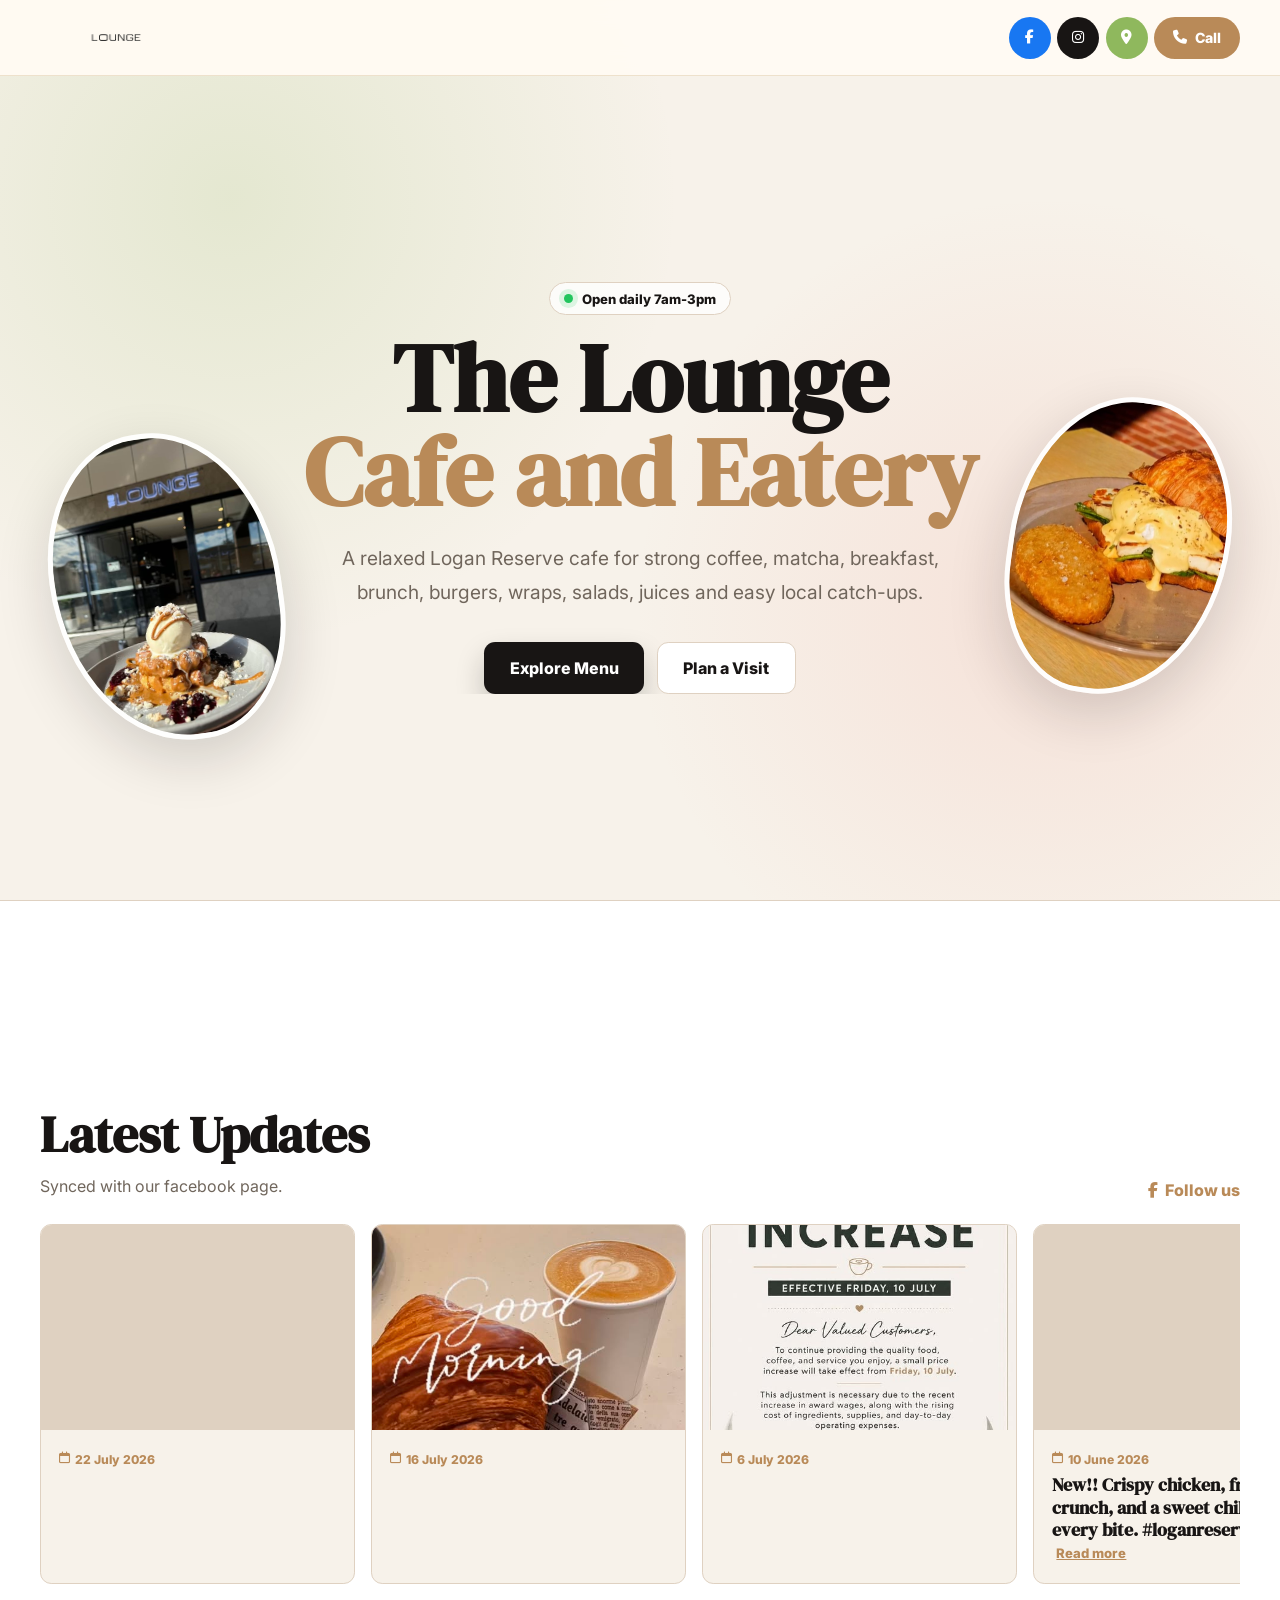
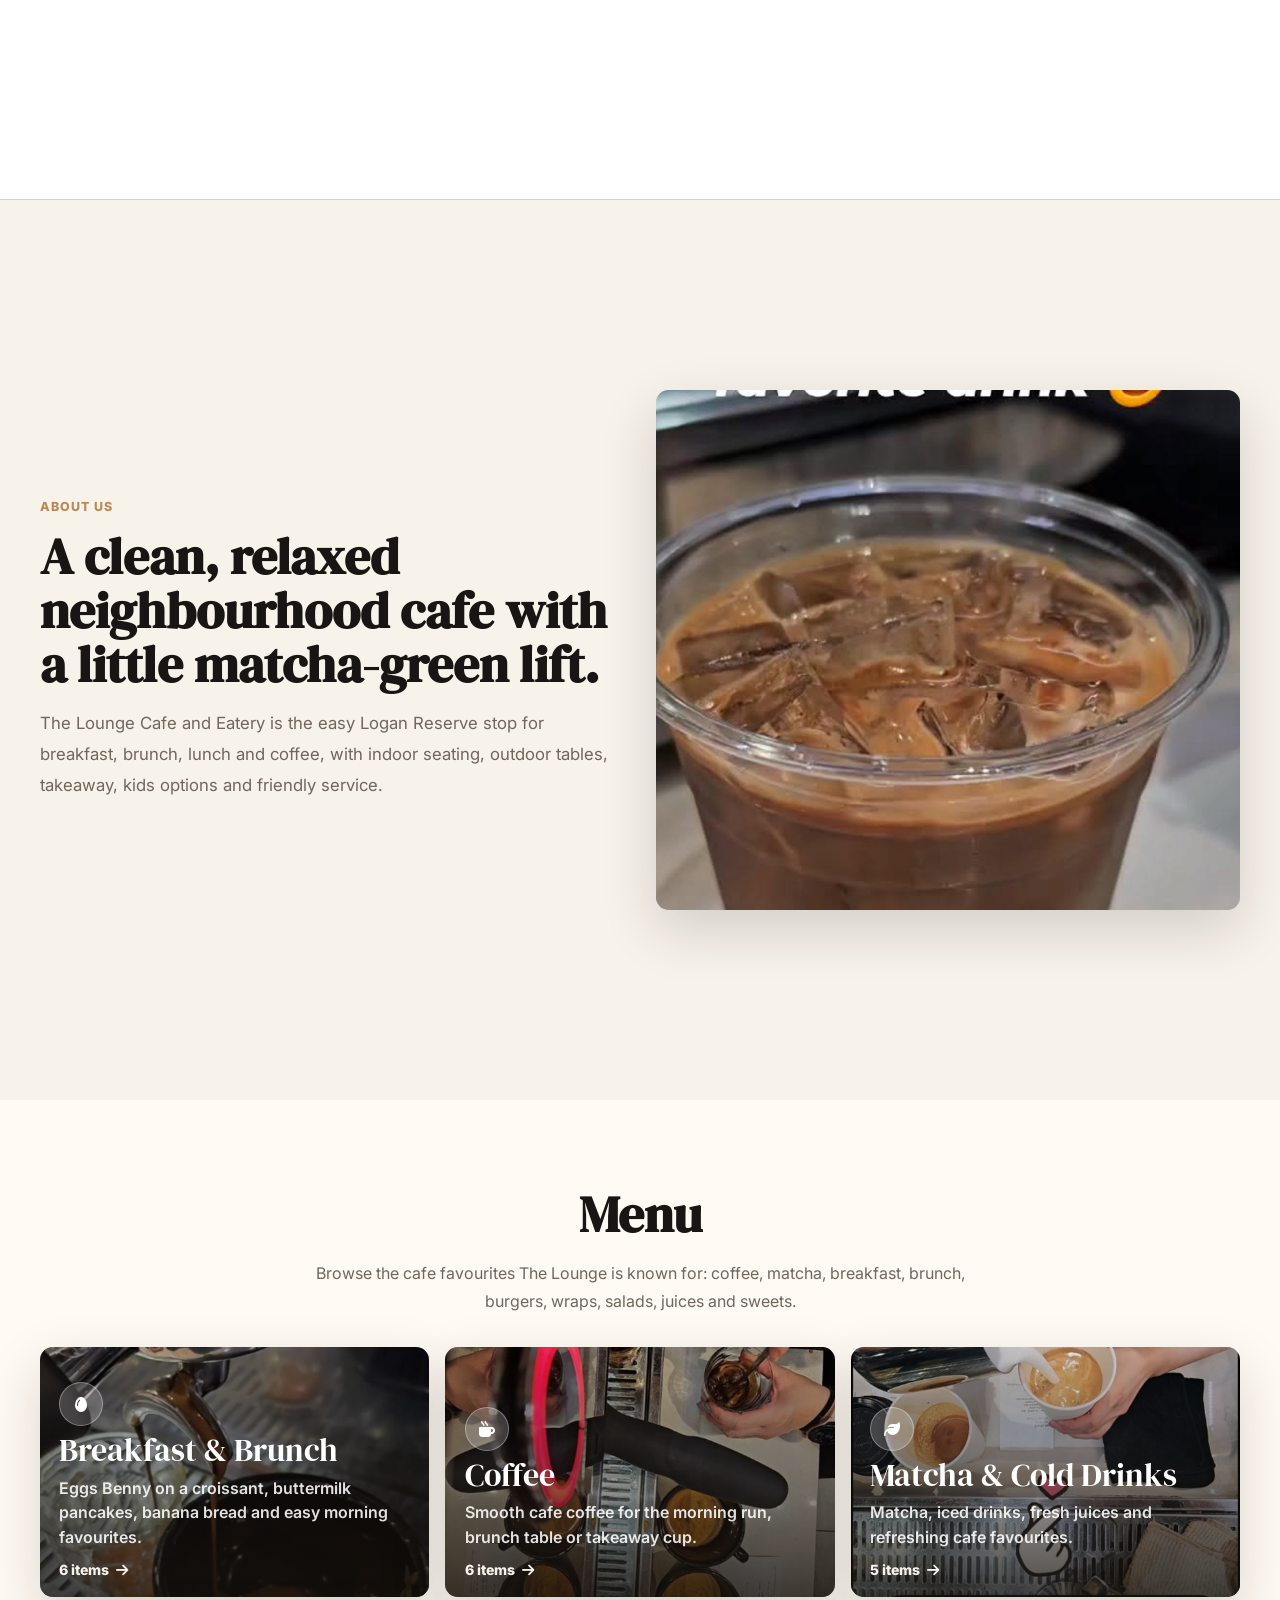
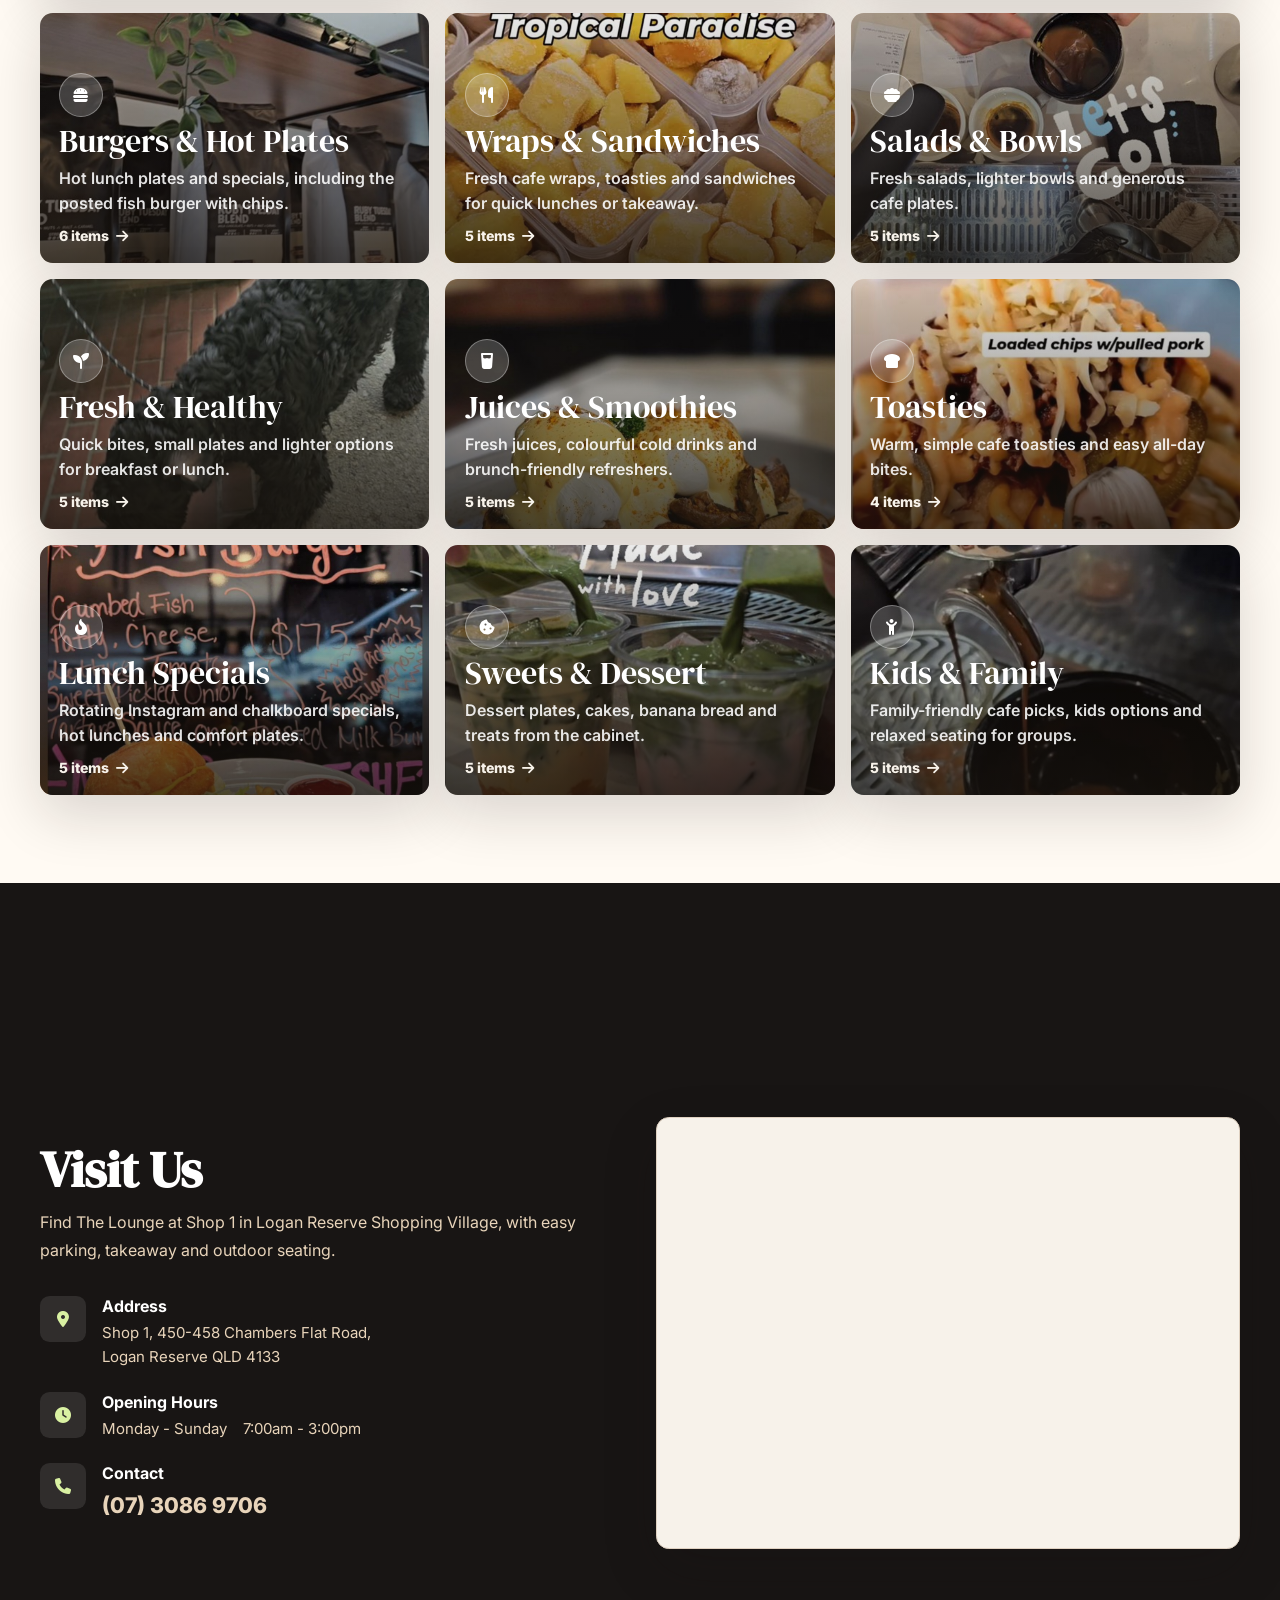
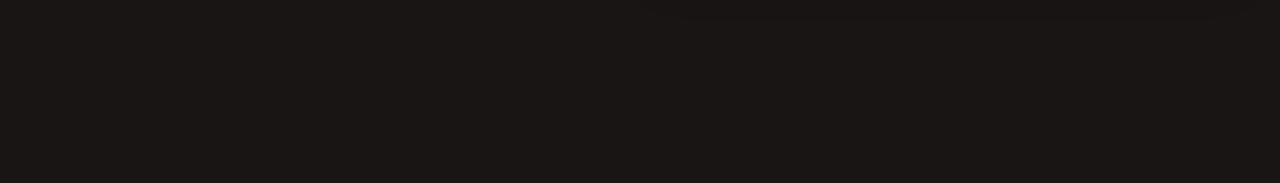
==== commit 97c61623: "Add video and image update cards in index.html Added video and image updates to the updates section." ====
--- a/index.html
+++ b/index.html
@@ -74,6 +74,22 @@
                     </a>
                 </div>
                 <div class="updates-scroll" id="updatesScroll">
+                    <article class="update-card">
+                        <div class="update-card-img">
+                            <video autoplay muted loop playsinline preload="auto">
+                                <source src="images/facebook-videos/turkish_eggs.mp4" type="video/mp4">
+                            </video>
+                        </div>
+                        <div class="update-card-body">
+                            <span class="update-date"><i class="fa-regular fa-calendar"></i> 22 July 2026</span>
+                        </div>
+                    </article>
+                    <article class="update-card">
+                        <div class="update-card-img"><img src="images/facebook-posts/good_morning.jpg" alt="Good morning image"></div>
+                        <div class="update-card-body">
+                            <span class="update-date"><i class="fa-regular fa-calendar"></i> 16 July 2026</span>
+                        </div>
+                    </article>
                     <article class="update-card">
                         <div class="update-card-img"><img src="images/facebook-posts/price_increase_notice.jpg" alt="Price increase notice"></div>
                         <div class="update-card-body">
--- a/styles.css
+++ b/styles.css
@@ -515,6 +515,46 @@
     cursor: pointer;
 }
 
+.update-read-more {
+    display: inline;
+    margin-left: 0.3rem;
+    background: none;
+    border: 0;
+    padding: 0;
+    color: var(--gold);
+    font-family: "Inter", sans-serif;
+    font-size: 0.82rem;
+    font-weight: 800;
+    text-decoration: underline;
+    cursor: pointer;
+}
+
+.text-lightbox-box {
+    position: relative;
+    background: var(--cream);
+    color: var(--ink);
+    width: 100%;
+    max-width: 520px;
+    max-height: 80svh;
+    overflow-y: auto;
+    padding: 2rem 1.75rem 1.75rem;
+    border-radius: 0.9rem;
+    cursor: auto;
+}
+
+.text-lightbox-box p {
+    font-family: "Inter", sans-serif;
+    font-size: 1rem;
+    line-height: 1.65;
+    white-space: pre-wrap;
+}
+
+.text-lightbox .lightbox-close {
+    color: var(--gold-dark);
+    top: 0.6rem;
+    right: 0.7rem;
+}
+
 .subpage {
     padding-top: var(--nav-h);
     background: var(--paper);
